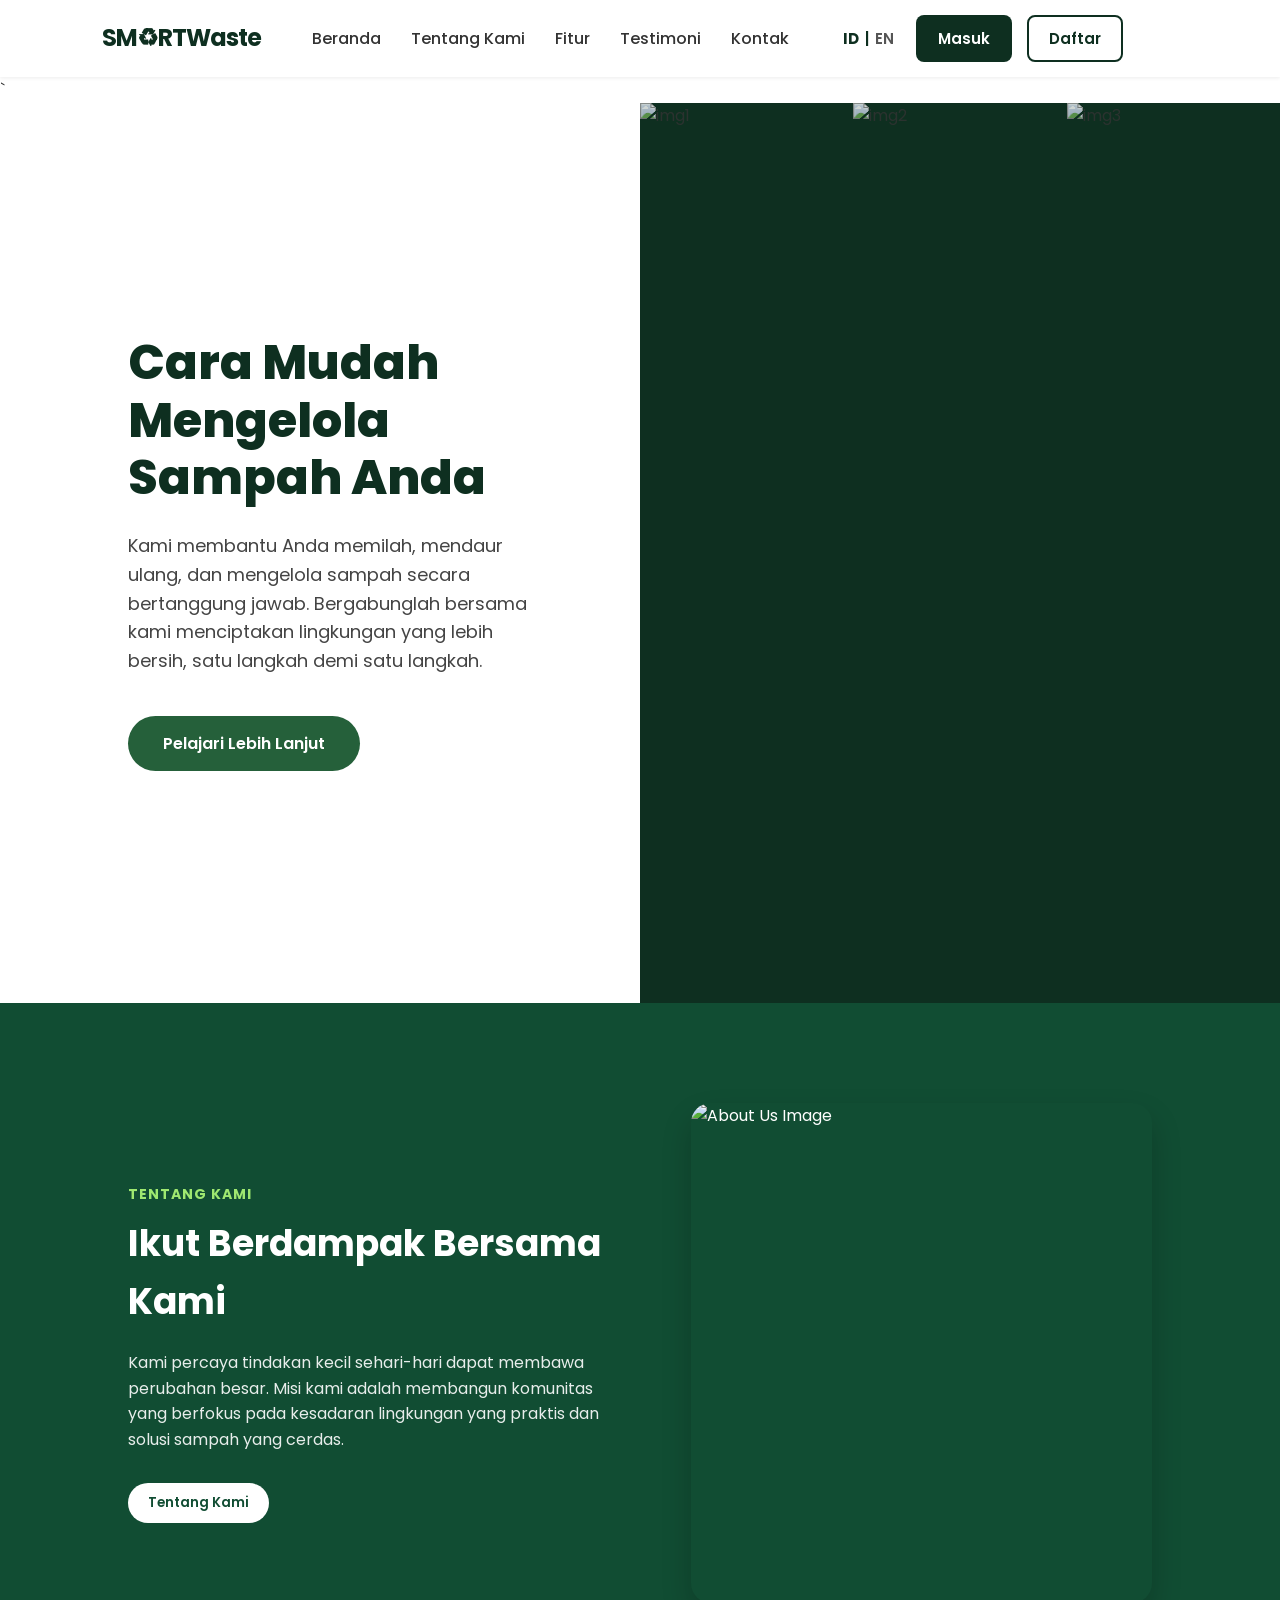
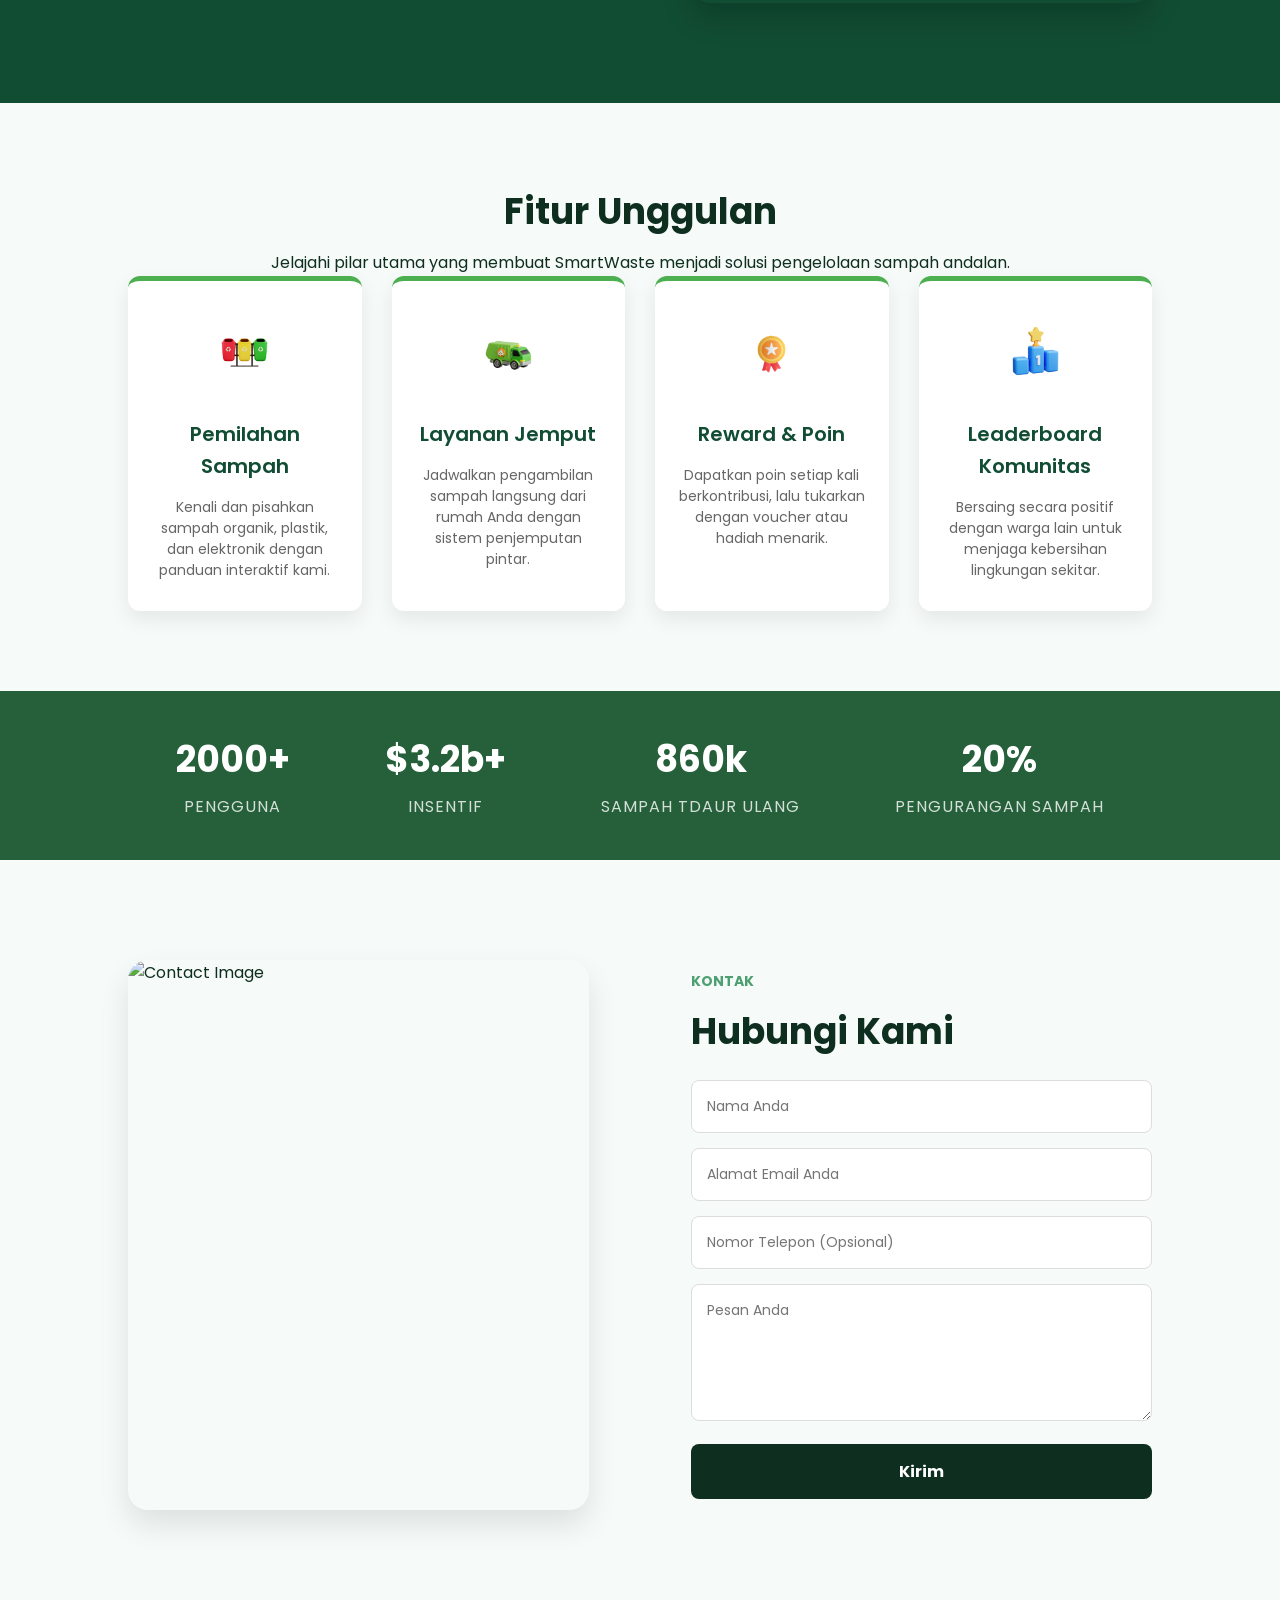
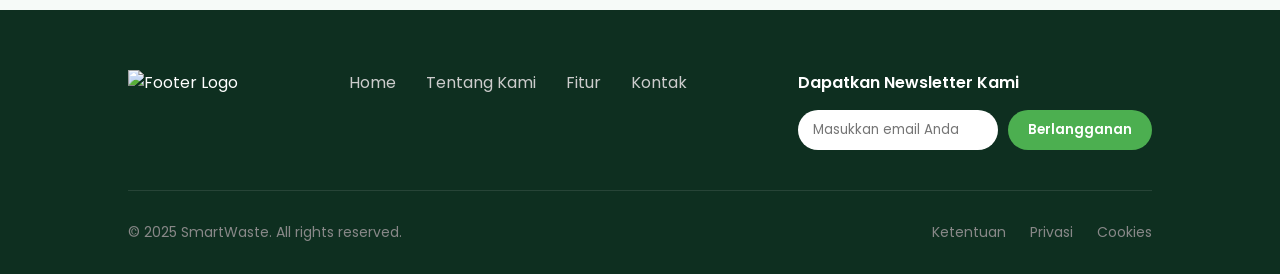
==== index.html @ f6d12d77 "Merge pull request #1 from Teguh-Hardiansyah/main Add new feature" ====
<!DOCTYPE html>
<html lang="id">
<head>
    <meta charset="UTF-8" />
    <meta name="viewport" content="width=device-width, initial-scale=1.0" />
    <title>SmartWaste Management</title>
    <link rel="stylesheet" href="css/style.css">
</head>
<body>
    <header>
        <h1 class="logo">SM♻RT<span>Waste</span></h1>
        <nav>
            <a href="#home">Beranda</a>
            <a href="#about">Tentang Kami</a>
            
            <a href="#key-feature">Fitur</a>
            
            <a href="#testimonials">Testimoni</a>
            <a href="#contact">Kontak</a>
        </nav>

        <div class="nav-right">
            <div class="lang-switch">
                <a href="index.html" class="active">ID</a> | <a href="index-en.html">EN</a>
            </div>
            
            <button class="btn-cta" onclick="window.location.href='loginPage/login.html'">Masuk</button>
            <button class="btn-signup" onclick="window.location.href='signup.html'">Daftar</button>
        </div>  
    </header>
`
    <section class="hero" id="home">
        <div class="hero-left">
            <h1 data-lang-key="hero_title">Cara Mudah Mengelola Sampah Anda</h1>
            <p data-lang-key="hero_desc">Kami membantu Anda memilah, mendaur ulang, dan mengelola sampah secara bertanggung jawab. Bergabunglah bersama kami menciptakan lingkungan yang lebih bersih, satu langkah demi satu langkah.</p>
            <a href="#about"><button data-lang-key="hero_btn">Pelajari Lebih Lanjut</button></a>
        </div>
        <div class="hero-right">
            <img src="css/img/pexels-julia-m-cameron-6995367.jpg" alt="img1">
            <img src="css/img/pexels-markusspiske-2559749.jpg" alt="img2">
            <img src="css/img/pexels-shvetsa-5029859.jpg" alt="img3">
        </div>
    </section>

    <section class="about" id="about">
        <div class="about-text">
            <h4 data-lang-key="about_subtitle">TENTANG KAMI</h4>
            <h1 data-lang-key="about_title">Ikut Berdampak Bersama Kami</h1>
            <p data-lang-key="about_desc">Kami percaya tindakan kecil sehari-hari dapat membawa perubahan besar. Misi kami adalah membangun komunitas yang berfokus pada kesadaran lingkungan yang praktis dan solusi sampah yang cerdas.</p>
            <a href="#key-feature"><button data-lang-key="about_btn">Tentang Kami</button></a>
        </div>
        <img src="css/img/aboutUs.jpg" alt="About Us Image">
    </section>

    <section id="key-feature" class="key-feature">
        <div class="container">
            <h2>Fitur Unggulan</h2>
            <p>Jelajahi pilar utama yang membuat SmartWaste menjadi solusi pengelolaan sampah andalan.</p>

            <div class="key-grid">
                <div class="key-card">
                    <img src="css/img/13.png" alt="Pemilahan Sampah">
                    <h3>Pemilahan Sampah</h3>
                    <p>Kenali dan pisahkan sampah organik, plastik, dan elektronik dengan panduan interaktif kami.</p>
                </div>

                <div class="key-card">
                    <img src="css/img/14.png" alt="Layanan Jemput">
                    <h3>Layanan Jemput</h3>
                    <p>Jadwalkan pengambilan sampah langsung dari rumah Anda dengan sistem penjemputan pintar.</p>
                </div>

                <div class="key-card">
                    <img src="css/img/15.png" alt="Reward & Poin">
                    <h3>Reward & Poin</h3>
                    <p>Dapatkan poin setiap kali berkontribusi, lalu tukarkan dengan voucher atau hadiah menarik.</p>
                </div>

                <div class="key-card">
                    <img src="css/img/16.png" alt="Leaderboard Komunitas">
                    <h3>Leaderboard Komunitas</h3>
                    <p>Bersaing secara positif dengan warga lain untuk menjaga kebersihan lingkungan sekitar.</p>
                </div>
            </div>
        </div>
    </section>

    <div class="stats">
        <div><h2>2000+</h2><p data-lang-key="stats_users">Pengguna</p></div>
        <div><h2>$3.2b+</h2><p data-lang-key="stats_incentives">Insentif</p></div>
        <div><h2>860k</h2><p data-lang-key="stats_waste">Sampah Tdaur Ulang</p></div>
        <div><h2>20%</h2><p data-lang-key="stats_reduction">Pengurangan Sampah</p></div>
    </div>

    <section class="contact" id="contact">
        <img src="css/img/contact.jpg" alt="Contact Image">
        <div class="contact-form">
            <h4 data-lang-key="contact_subtitle">KONTAK</h4>
            <h1 data-lang-key="contact_title">Hubungi Kami</h1>
            <input type="text" data-lang-key="contact_ph_name" placeholder="Nama Anda">
            <input type="email" data-lang-key="contact_ph_email" placeholder="Alamat Email Anda">
            <input type="tel" data-lang-key="contact_ph_phone" placeholder="Nomor Telepon (Opsional)">
            <textarea rows="5" data-lang-key="contact_ph_message" placeholder="Pesan Anda"></textarea>
            <button data-lang-key="contact_btn">Kirim</button>
        </div>
    </section>

    <footer class="footer">
        <div class="footer-top">
            <div class="footer-logo">
                <p><img src="css/img/Frame 1984077274.png" alt="Footer Logo"></p>
            </div>
            <div class="footer-nav">
                <a href="#home" data-lang-key="footer_nav_home">Home</a>
                <a href="#about" data-lang-key="footer_nav_about">Tentang Kami</a>
                <a href="#key-feature" data-lang-key="footer_nav_feature">Fitur</a> <a href="#contact" data-lang-key="footer_nav_contact">Kontak</a>
            </div>
            <div class="footer-subscribe">
                <label data-lang-key="footer_label_subscribe">Dapatkan Newsletter Kami</label>
                <div class="subscribe-form">
                    <input type="email" data-lang-key="footer_ph_subscribe" placeholder="Masukkan email Anda">
                    <button data-lang-key="footer_btn_subscribe">Berlangganan</button>
                </div>
            </div>
        </div>

        <div class="footer-bottom">
            <p>© 2025 SmartWaste. All rights reserved.</p>
            <div class="footer-links">
                <a href="#" data-lang-key="footer_terms">Ketentuan</a>
                <a href="#" data-lang-key="footer_privacy">Privasi</a>
                <a href="#" data-lang-key="footer_cookies">Cookies</a>
            </div>
        </div>
    </footer>

    <script src="js/main.js" defer></script>
</body>
</html>
---- css/style.css ----
@import url('https://fonts.googleapis.com/css2?family=Poppins:wght@300;400;500;600;700;800&display=swap');

/* GLOBAL STYLES & RESET */
html, body {
    width: 100%;
    overflow-x: hidden;
    margin: 0;
    padding: 0;
}

img {
    max-width: 100%;
    height: auto;
}

* {
    box-sizing: border-box;
    margin: 0;
    padding: 0;
    font-family: "Poppins", sans-serif;
}

html {
    scroll-behavior: smooth;
}

body {
    /* Mengubah background body menjadi putih agar header terlihat bersih */
    background-color: #ffffff; 
    color: #333;
    line-height: 1.6;
}

a {
    text-decoration: none;
    color: inherit;
}

/* =================================================
  HEADER/NAVBAR STYLE (SESUAI GAMBAR TARGET)
=================================================
*/
header {
    background: #ffffff;
    color: #0e2f20;
    display: flex;
    justify-content: space-between;
    align-items: center;
    /* Menggunakan padding yang lebih lega */
    padding: 15px 8%; 
    box-shadow: 0 1px 4px rgba(0, 0, 0, 0.08); /* Shadow halus */
    position: sticky;
    top: 0;
    z-index: 1000;
}

/* Logo Styling */
.logo {
    font-size: 24px;
    font-weight: 700;
    color: #0E2F20; 
    letter-spacing: -1px;
}
.logo-icon {
    color: #4CAF50; /* Ikon daur ulang */
}
.logo-text {
    font-weight: 700;
}

/* Navigasi Link Tengah */
nav {
    display: flex;
    gap: 30px;
}

nav a {
    text-decoration: none;
    color: #333; /* Warna link lebih netral */
    font-weight: 500;
    transition: color 0.3s;
}

nav a:hover {
    color: #0E2F20; /* Hover ke warna logo */
}

/* CONTAINER KANAN (Bahasa dan Tombol) */
.nav-right {
    display: flex;
    align-items: center;
    gap: 15px; /* Jarak antara elemen kanan */
}

/* Style untuk Bahasa Switch (ID | EN) */
.lang-switch {
    font-weight: 600;
    font-size: 15px;
    margin-right: 5px; /* Jarak dari tombol Masuk */
}

.lang-switch a {
    color: #555;
    padding: 5px 2px;
}

.lang-switch .active {
    color: #0E2F20; /* Warna untuk bahasa aktif */
    font-weight: 700;
}

/* TOMBOL MASUK (Solid Hijau Tua) */
.btn-cta {
    background-color: #0E2F20;
    color: #fff;
    border: none;
    padding: 10px 20px;
    border-radius: 8px; 
    font-weight: 600;
    cursor: pointer;
    font-size: 15px;
    transition: background-color 0.3s;
    border: 2px solid transparent; /* Untuk konsistensi padding */
}

.btn-cta:hover {
    background-color: #184a30;
}

/* TOMBOL DAFTAR (Outline Hijau Tua) */
.btn-signup {
    /* Mengubah button menjadi outline */
    background-color: transparent;
    color: #0E2F20;
    border: 2px solid #0E2F20; 
    
    padding: 10px 20px;
    border-radius: 8px; 
    font-weight: 600;
    cursor: pointer;
    font-size: 15px;
    transition: all 0.3s;
}

.btn-signup:hover {
    /* Solid hover effect */
    background-color: #0E2F20;
    color: #fff;
}

/* =================================================
  CONTENT SECTION STYLES 
=================================================
*/

/* ===== HERO SECTION ===== */
.hero {
    display: flex;
    height: 100vh;
    padding: 0;
    overflow: hidden;
}

/* Sisi Kiri (Putih) */
.hero-left {
    width: 50%;
    background-color: #ffffff;
    display: flex;
    flex-direction: column;
    justify-content: center;
    padding: 0 5% 0 10%;
    color: #0e2f20; 
}

.hero-left h1 {
    font-size: 48px;
    color: #0e2f20;
    margin-bottom: 25px;
    font-weight: 800;
    line-height: 1.2;
}

.hero-left p {
    color: #444;
    margin-bottom: 40px;
    font-size: 18px;
    max-width: 90%;
}

.hero-left button {
    background-color: #25603a; /* Warna tombol yang lebih gelap dari logo */
    color: #fff;
    border: none;
    padding: 15px 35px;
    border-radius: 30px;
    font-weight: 600;
    cursor: pointer;
    font-size: 16px;
    width: fit-content;
    transition: background-color 0.3s;
}

.hero-left button:hover {
    background-color: #184a30;
}

/* Sisi Kanan (Hijau) */
.hero-right {
    width: 50%;
    background-color: #0e2f20; /* Hijau Tua */
    display: flex;
    padding: 0;
    gap: 0;
}

.hero-right img {
    width: 33.333%;
    height: 100%;
    object-fit: cover;
    border-radius: 0;
    opacity: 0.8;
    transition: all 0.5s ease;
    filter: grayscale(30%);
}

.hero-right img:hover {
    width: 50%;
    opacity: 1;
    filter: grayscale(0%);
    z-index: 2;
}
/* ===== AKHIR HERO SECTION ===== */


/* ===== ABOUT SECTION ===== */
.about {
    display: flex;
    align-items: center;
    justify-content: space-between;
    padding: 100px 10%;
    background-color: #114d33; /* Hijau yang cukup gelap */
    color: #fff;
}

.about-text {
    max-width: 48%;
}

.about-text h4 {
    color: #9fe870; /* Warna aksen yang cerah */
    font-size: 14px;
    letter-spacing: 1px;
    margin-bottom: 10px;
}

.about-text h1 {
    font-size: 36px;
    margin-bottom: 20px;
}

.about-text p {
    margin-bottom: 30px;
    font-size: 16px;
    opacity: 0.9;
}

.about-text button {
    background-color: #fff;
    color: #114d33;
    border: none;
    padding: 10px 20px;
    border-radius: 25px;
    font-weight: 600;
    cursor: pointer;
    transition: background-color 0.3s;
}
.about-text button:hover {
    background-color: #e0e0e0;
}

.about img {
    width: 45%;
    height: 500px;
    object-fit: cover;
    border-radius: 20px;
    box-shadow: 0 15px 30px rgba(0,0,0,0.2);
}

/* ===== KEY FEATURE SECTION (FITUR UNGGULAN BARU) ===== */
.key-feature {
    padding: 80px 10%; /* Padding atas dan bawah 80px */
    background-color: #f6faf8; /* Latar belakang sangat terang */
    color: #0e2f20; /* Warna teks utama gelap */
    text-align: center;
}

.key-feature .container {
    max-width: 1200px;
    margin: 0 auto;
}

.key-feature h2 {
    font-size: 36px;
    font-weight: 700;
    margin-bottom: 10px;
    color: #0e2f20;
}

.key-feature > p {
    font-size: 18px;
    color: #555;
    margin-bottom: 50px;
}

/* Pengaturan Grid untuk Card */
.key-grid {
    display: grid;
    /* 4 kolom untuk desktop, dengan ukuran yang sama */
    grid-template-columns: repeat(4, 1fr); 
    gap: 30px;
}

.key-card {
    background: #ffffff;
    border-radius: 12px;
    padding: 30px 20px;
    box-shadow: 0 8px 20px rgba(0, 0, 0, 0.08);
    transition: transform 0.3s ease, box-shadow 0.3s ease;
    text-align: center;
    border-top: 5px solid #4CAF50; /* Garis hijau di atas card */
}

.key-card:hover {
    /* Efek hover untuk memberi kesan interaktif */
    transform: translateY(-8px);
    box-shadow: 0 15px 30px rgba(0, 0, 0, 0.15);
}

.key-card img {
    width: 80px; /* Ukuran ikon/gambar fitur */
    height: 80px;
    margin-bottom: 20px;
    object-fit: contain; 
}

.key-card h3 {
    font-size: 20px;
    font-weight: 600;
    color: #114d33; /* Warna hijau gelap */
    margin-bottom: 15px;
}

.key-card p {
    font-size: 14px;
    color: #666;
    line-height: 1.5;
}
/* ===== AKHIR KEY FEATURE SECTION ===== */


/* ===== FEATURE SECTION (Section ini mungkin duplikat, tapi tetap dipertahankan) ===== */
.feature {
    display: flex;
    align-items: center;
    justify-content: space-between;
    padding: 100px 10%;
    background-color: #eaf5ec; /* Warna latar belakang sangat terang/putih kehijauan */
    color: #0e2f20;
}

.feature img {
    width: 45%;
    height: 600px;
    object-fit: cover;
    border-radius: 20px;
    box-shadow: 0 15px 30px rgba(0,0,0,0.1);
}

.feature-content {
    max-width: 48%;
}

.feature-content h4 {
    color: #4c9f70; /* Warna aksen sedang */
    font-size: 14px;
    margin-bottom: 8px;
}

.feature-content h1 {
    font-size: 32px;
    margin-bottom: 20px;
}

.feature-content ul {
    list-style: none;
}

.feature-content ul li {
    margin-bottom: 10px;
    padding-left: 25px;
    position: relative;
}

.feature-content ul li::before {
    content: "✔";
    position: absolute;
    left: 0;
    color: #4c9f70;
    font-weight: bold;
}

.feature-cards {
    display: grid;
    grid-template-columns: repeat(2, 1fr);
    gap: 20px;
    margin-top: 40px;
}

.card {
    background: #fff;
    color: #0e2f20;
    border-radius: 10px;
    padding: 20px;
    text-align: center;
    box-shadow: 0 5px 15px rgba(0,0,0,0.05);
}

.card h3 {
    margin-bottom: 10px;
    color: #114d33;
}

/* ===== STATS BAR ===== */
.stats {
    display: flex;
    justify-content: space-around;
    background-color: #25603a; /* Hijau gelap */
    padding: 40px 10%;
    color: #fff;
    text-align: center;
}

.stats div {
    display: flex;
    flex-direction: column;
}

.stats h2 {
    font-size: 36px;
    margin-bottom: 5px;
}

.stats p {
    font-size: 16px;
    opacity: 0.8;
    text-transform: uppercase;
    letter-spacing: 1px;
}

/* ===== CONTACT SECTION ===== */
.contact {
    display: flex;
    align-items: center;
    justify-content: space-between;
    padding: 100px 10%;
    background-color: #f6faf8;
    color: #0e2f20;
}

.contact img {
    width: 45%;
    height: 550px;
    object-fit: cover;
    border-radius: 20px;
    box-shadow: 0 15px 30px rgba(0,0,0,0.1);
}

.contact-form {
    width: 45%;
}

.contact-form h4 {
    color: #4c9f70;
    font-size: 14px;
    margin-bottom: 10px;
}

.contact-form h1 {
    margin-bottom: 20px;
    font-size: 36px;
}

.contact-form input,
.contact-form textarea {
    width: 100%;
    padding: 15px;
    margin-bottom: 15px;
    border: 1px solid #ddd;
    border-radius: 8px;
    font-size: 14px;
    background-color: #fff;
}

.contact-form button {
    width: 100%;
    padding: 15px;
    background-color: #0e2f20;
    color: #fff;
    border: none;
    border-radius: 8px;
    font-weight: 700;
    font-size: 16px;
    cursor: pointer;
    transition: background 0.3s;
}

.contact-form button:hover {
    background-color: #184a30;
}

/* ===== FOOTER ===== */
.footer {
    background-color: #0e2f20;
    color: #fff;
    padding: 60px 10% 30px;
}

.footer-top {
    display: flex;
    justify-content: space-between;
    align-items: flex-start;
    border-bottom: 1px solid rgba(255,255,255,0.1);
    padding-bottom: 40px;
    flex-wrap: wrap;
    gap: 30px;
}

.footer-logo img {
    height: 40px; 
}

.footer-nav {
    display: flex;
    gap: 30px;
}

.footer-nav a {
    color: #ccc;
    text-decoration: none;
    transition: color 0.3s;
}

.footer-nav a:hover {
    color: #4caf50;
}

.footer-subscribe {
    display: flex;
    flex-direction: column;
    align-items: flex-start;
}

.footer-subscribe label {
    margin-bottom: 15px;
    font-weight: 600;
}

.subscribe-form {
    display: flex;
    gap: 10px;
}

.subscribe-form input {
    padding: 10px 15px;
    border-radius: 50px;
    border: none;
    outline: none;
    width: 200px;
}

.subscribe-form button {
    background-color: #4caf50;
    color: #fff;
    border: none;
    padding: 10px 20px;
    border-radius: 50px;
    font-weight: 600;
    cursor: pointer;
    transition: background-color 0.3s;
}

.subscribe-form button:hover {
    background-color: #3d8b40;
}

.footer-bottom {
    display: flex;
    justify-content: space-between;
    align-items: center;
    margin-top: 30px;
    font-size: 14px;
    color: #888;
}

.footer-links a {
    color: #888;
    margin-left: 20px;
    text-decoration: none;
}

.footer-links a:hover {
    color: #fff;
}

/* =================================================
  RESPONSIVE STYLES 
=================================================
*/

/* Tablet & Laptop Kecil (max-width: 900px) */
@media (max-width: 900px) {
    /* --- Header --- */
    header {
        padding: 10px 5%;
        flex-wrap: wrap;
        gap: 15px;
        justify-content: space-between; 
    }

    .nav-right {
        order: 2; 
    }

    .logo {
        order: 1;
    }

    nav {
        order: 3;
        width: 100%;
        justify-content: center;
        gap: 15px 20px; 
        flex-wrap: wrap; 
        margin-top: 10px; 
    }

    nav a {
        font-size: 14px; 
    }
    
    /* --- Hero Section --- */
    .hero {
        flex-direction: column-reverse; 
        height: auto;
        min-height: 100dvh; 
    }

    .hero-left {
        width: 100%;
        padding: 40px 5% 60px; 
        text-align: center;
        align-items: center; 
    }

    .hero-left h1 {
        font-size: 32px; 
    }

    .hero-left p {
        font-size: 16px;
        margin-bottom: 30px;
        max-width: 100%;
    }

    .hero-right {
        width: 100%;
        height: 40vh; 
        min-height: 250px;
        padding: 10px;
        gap: 10px;
    }
    
    .hero-right img {
        width: 30%; 
        flex-grow: 1; 
        height: 100%;
        object-fit: cover;
        filter: grayscale(0%); 
        opacity: 1;
    }

    /* --- Key Feature Grid (Responsive) --- */
    .key-grid {
        grid-template-columns: repeat(2, 1fr);
    }
    .key-feature {
        padding: 60px 5%;
    }


    /* --- Section Lainnya --- */
    .about, .feature, .contact {
        flex-direction: column;
        padding: 60px 5%; 
    }

    .feature {
        flex-direction: column-reverse;
    }

    .about-text, .feature-content, .contact-form,
    .about img, .feature img, .contact img {
        max-width: 100%;
        width: 100%;
    }

    .about img, .feature img, .contact img {
        height: 250px; 
        margin: 20px 0;
    }

    .stats {
        flex-wrap: wrap;
        gap: 30px;
        padding: 40px 5%;
    }
    
    .stats div {
        min-width: 45%; 
    }

    .footer-top {
        flex-direction: column;
        gap: 40px;
    }
    
    .footer-subscribe {
        width: 100%;
    }
    
    .subscribe-form {
        width: 100%;
    }
    
    .subscribe-form input {
        width: 100%;
    }
}

/* Tablet Besar (max-width: 1200px) */
@media (max-width: 1200px) {
    /* Key Feature: Ubah menjadi 3 kolom */
    .key-grid {
        grid-template-columns: repeat(3, 1fr);
    }
}

/* Mobile Kecil (max-width: 600px) */
@media (max-width: 600px) {
    /* Key Feature: Ubah menjadi 1 kolom penuh */
    .key-grid {
        grid-template-columns: 1fr;
    }
    .key-card:hover {
        transform: none; /* Hilangkan efek translateY di mobile */
    }
}


/* Mobile Sangat Kecil (max-width: 480px) */
@media (max-width: 480px) {
    /* Menghapus navigasi pada layar sangat kecil */
    nav {
        display: none;
    }

    header {
        justify-content: space-between;
    }
    
    .hero-left h1 {
        font-size: 28px;
    }

    .stats div {
        min-width: 100%;
    }

    .feature-cards {
        grid-template-columns: 1fr;
    }

    .footer-nav {
        flex-direction: column;
        gap: 15px;
    }
    
    .footer-bottom {
        flex-direction: column-reverse;
        gap: 20px;
        text-align: center;
    }
    
    .footer-links {
        margin-left: 0;
    }
    
    .footer-links a {
        margin: 0 10px;
    }
}
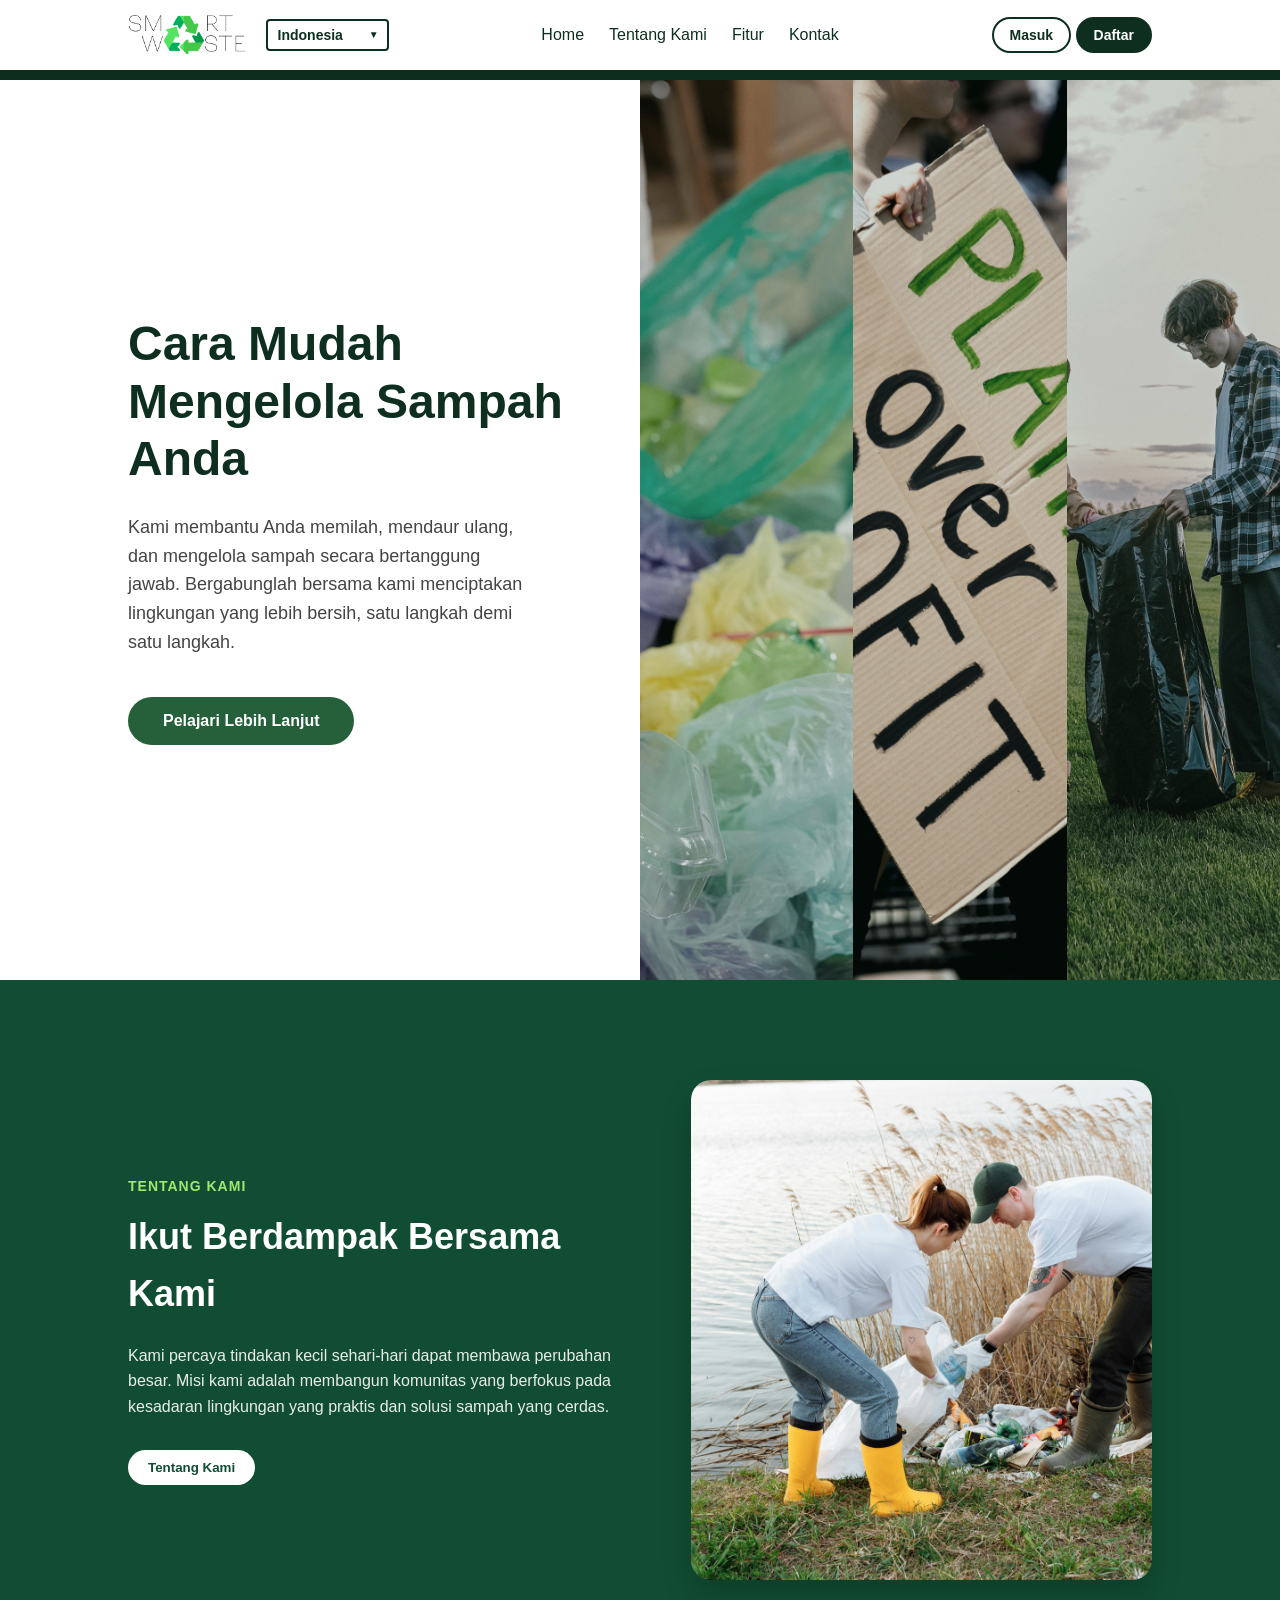
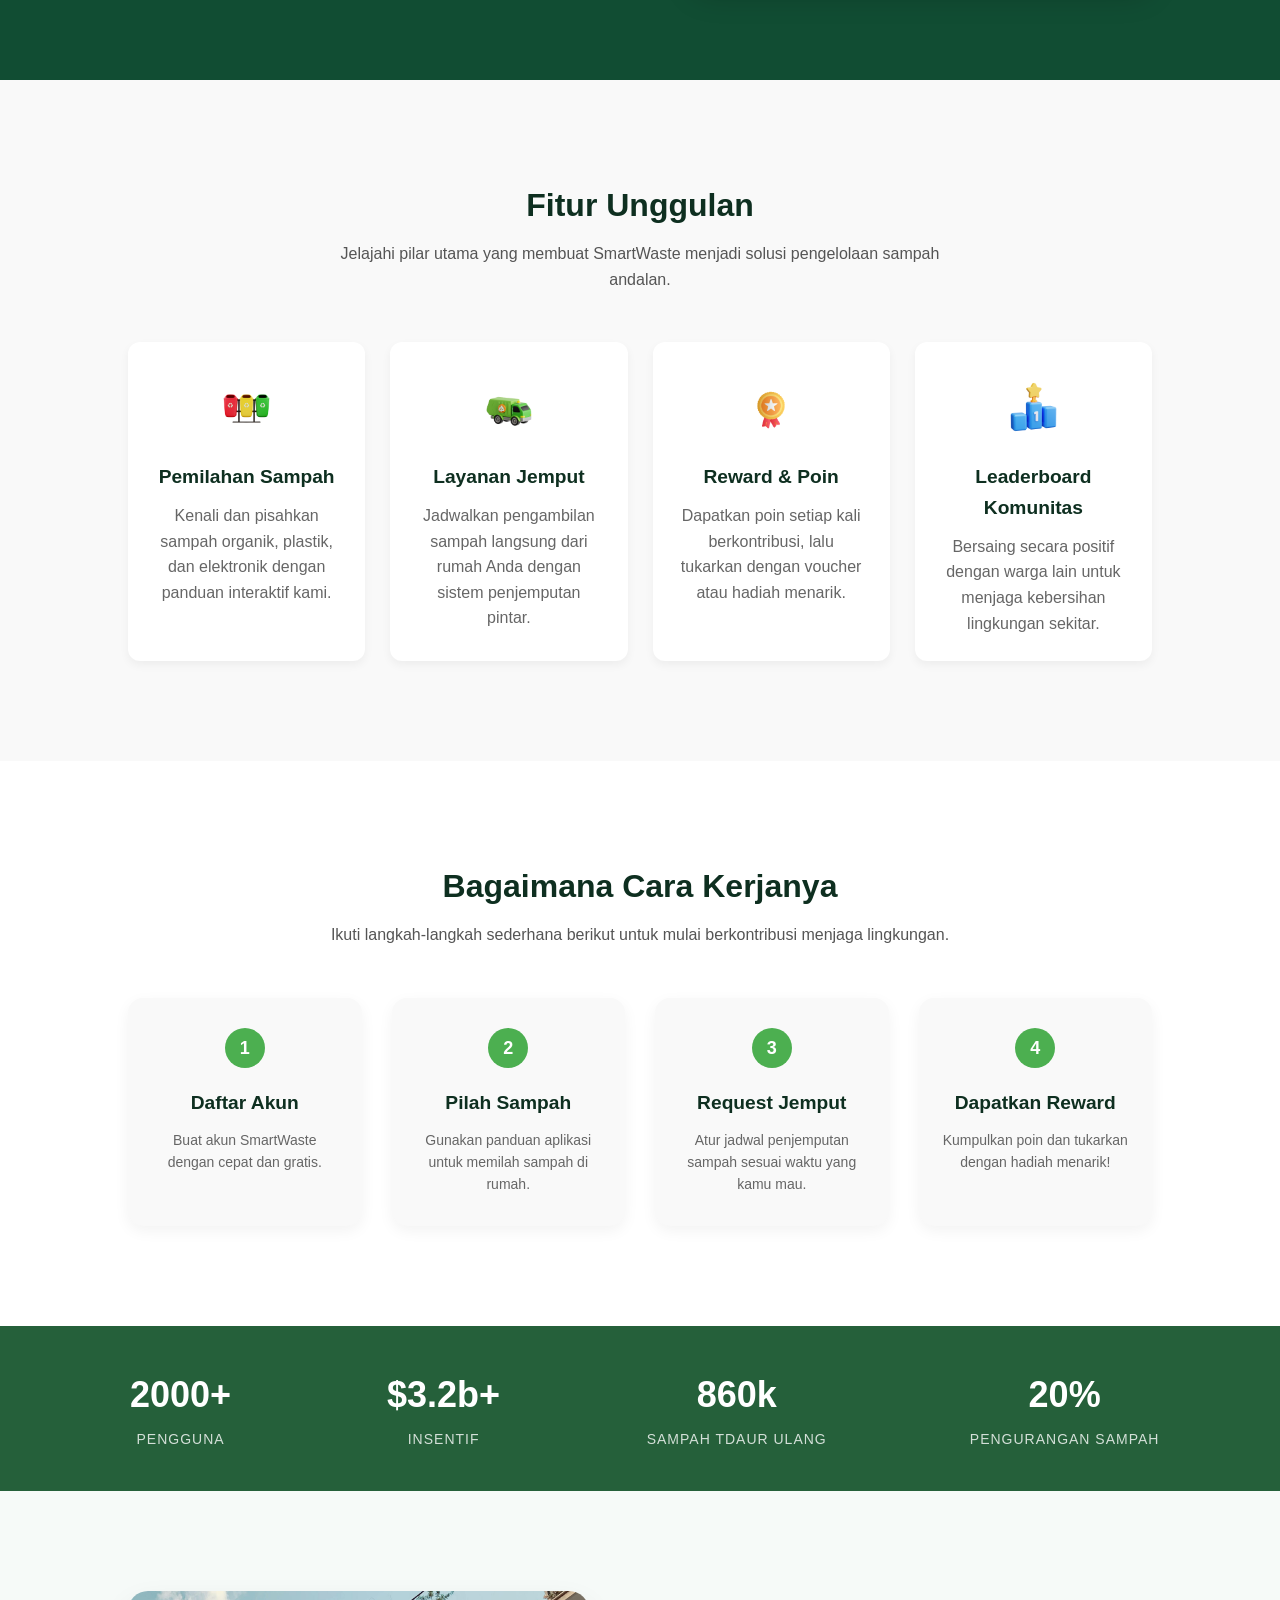
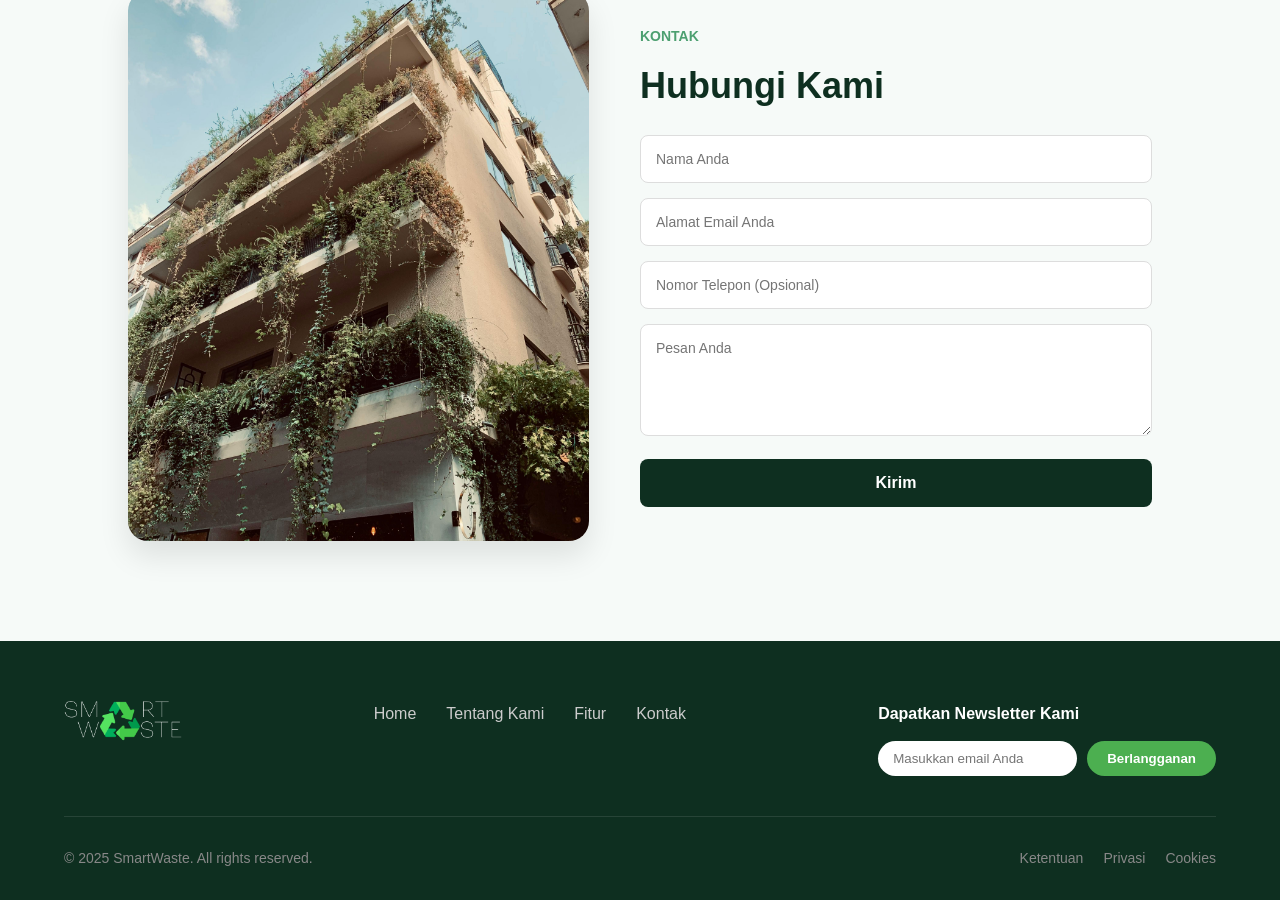
==== commit 21283ad0: "Add files via upload" ====
--- a/index.html
+++ b/index.html
@@ -1,139 +1,182 @@
 <!DOCTYPE html>
 <html lang="id">
 <head>
-    <meta charset="UTF-8" />
-    <meta name="viewport" content="width=device-width, initial-scale=1.0" />
-    <title>SmartWaste Management</title>
-    <link rel="stylesheet" href="css/style.css">
+  <meta charset="UTF-8" />
+  <meta name="viewport" content="width=device-width, initial-scale=1.0" />
+  <title>SmartWaste Management</title>
+  <link rel="stylesheet" href="css/style.css">
 </head>
 <body>
-    <header>
-        <h1 class="logo">SM♻RT<span>Waste</span></h1>
-        <nav>
-            <a href="#home">Beranda</a>
-            <a href="#about">Tentang Kami</a>
-            
-            <a href="#key-feature">Fitur</a>
-            
-            <a href="#testimonials">Testimoni</a>
-            <a href="#contact">Kontak</a>
-        </nav>
-
-        <div class="nav-right">
-            <div class="lang-switch">
-                <a href="index.html" class="active">ID</a> | <a href="index-en.html">EN</a>
-            </div>
-            
-            <button class="btn-cta" onclick="window.location.href='loginPage/login.html'">Masuk</button>
-            <button class="btn-signup" onclick="window.location.href='signup.html'">Daftar</button>
-        </div>  
-    </header>
-`
-    <section class="hero" id="home">
-        <div class="hero-left">
-            <h1 data-lang-key="hero_title">Cara Mudah Mengelola Sampah Anda</h1>
-            <p data-lang-key="hero_desc">Kami membantu Anda memilah, mendaur ulang, dan mengelola sampah secara bertanggung jawab. Bergabunglah bersama kami menciptakan lingkungan yang lebih bersih, satu langkah demi satu langkah.</p>
-            <a href="#about"><button data-lang-key="hero_btn">Pelajari Lebih Lanjut</button></a>
+    <header class="header">
+    <div class="header-left-group">
+        <div class="logo"><img src="css/img/Group 15.png" alt="SmartWaste Logo"></div>
+        
+        <div class="lang-switcher">
+            <select id="lang-select">
+                <option value="" disabled selected data-lang-key="select_lang">Pilih Bahasa</option>
+                <option value="id" data-lang-key="lang_id">Indonesia</option>
+                <option value="en" data-lang-key="lang_en">English</option>
+            </select>
         </div>
-        <div class="hero-right">
-            <img src="css/img/pexels-julia-m-cameron-6995367.jpg" alt="img1">
-            <img src="css/img/pexels-markusspiske-2559749.jpg" alt="img2">
-            <img src="css/img/pexels-shvetsa-5029859.jpg" alt="img3">
-        </div>
-    </section>
-
-    <section class="about" id="about">
-        <div class="about-text">
-            <h4 data-lang-key="about_subtitle">TENTANG KAMI</h4>
-            <h1 data-lang-key="about_title">Ikut Berdampak Bersama Kami</h1>
-            <p data-lang-key="about_desc">Kami percaya tindakan kecil sehari-hari dapat membawa perubahan besar. Misi kami adalah membangun komunitas yang berfokus pada kesadaran lingkungan yang praktis dan solusi sampah yang cerdas.</p>
-            <a href="#key-feature"><button data-lang-key="about_btn">Tentang Kami</button></a>
-        </div>
-        <img src="css/img/aboutUs.jpg" alt="About Us Image">
-    </section>
-
-    <section id="key-feature" class="key-feature">
-        <div class="container">
-            <h2>Fitur Unggulan</h2>
-            <p>Jelajahi pilar utama yang membuat SmartWaste menjadi solusi pengelolaan sampah andalan.</p>
-
-            <div class="key-grid">
-                <div class="key-card">
-                    <img src="css/img/13.png" alt="Pemilahan Sampah">
-                    <h3>Pemilahan Sampah</h3>
-                    <p>Kenali dan pisahkan sampah organik, plastik, dan elektronik dengan panduan interaktif kami.</p>
-                </div>
-
-                <div class="key-card">
-                    <img src="css/img/14.png" alt="Layanan Jemput">
-                    <h3>Layanan Jemput</h3>
-                    <p>Jadwalkan pengambilan sampah langsung dari rumah Anda dengan sistem penjemputan pintar.</p>
-                </div>
-
-                <div class="key-card">
-                    <img src="css/img/15.png" alt="Reward & Poin">
-                    <h3>Reward & Poin</h3>
-                    <p>Dapatkan poin setiap kali berkontribusi, lalu tukarkan dengan voucher atau hadiah menarik.</p>
-                </div>
-
-                <div class="key-card">
-                    <img src="css/img/16.png" alt="Leaderboard Komunitas">
-                    <h3>Leaderboard Komunitas</h3>
-                    <p>Bersaing secara positif dengan warga lain untuk menjaga kebersihan lingkungan sekitar.</p>
-                </div>
-            </div>
-        </div>
-    </section>
-
-    <div class="stats">
-        <div><h2>2000+</h2><p data-lang-key="stats_users">Pengguna</p></div>
-        <div><h2>$3.2b+</h2><p data-lang-key="stats_incentives">Insentif</p></div>
-        <div><h2>860k</h2><p data-lang-key="stats_waste">Sampah Tdaur Ulang</p></div>
-        <div><h2>20%</h2><p data-lang-key="stats_reduction">Pengurangan Sampah</p></div>
+    </div>
+    
+    <div class="burger-menu" id="burger-menu">
+        <span></span>
+        <span></span>
+        <span></span>
     </div>
 
-    <section class="contact" id="contact">
-        <img src="css/img/contact.jpg" alt="Contact Image">
-        <div class="contact-form">
-            <h4 data-lang-key="contact_subtitle">KONTAK</h4>
-            <h1 data-lang-key="contact_title">Hubungi Kami</h1>
-            <input type="text" data-lang-key="contact_ph_name" placeholder="Nama Anda">
-            <input type="email" data-lang-key="contact_ph_email" placeholder="Alamat Email Anda">
-            <input type="tel" data-lang-key="contact_ph_phone" placeholder="Nomor Telepon (Opsional)">
-            <textarea rows="5" data-lang-key="contact_ph_message" placeholder="Pesan Anda"></textarea>
-            <button data-lang-key="contact_btn">Kirim</button>
+    <nav id="nav-menu">
+      <a href="#home" data-lang-key="nav_home">Home</a>
+      <a href="#about" data-lang-key="nav_about">Tentang Kami</a>
+      <a href="#feature" data-lang-key="nav_feature">Fitur</a>
+      <a href="#contact" data-lang-key="nav_contact">Kontak</a>
+      <div class="mobile-auth-buttons mobile-only-btn">
+          <a href="loginPage/login.html"><button class="btn-signin" data-lang-key="signin_btn">Masuk</button></a>
+          <a href="signUpPage/signUp.html"><button class="btn-signup" data-lang-key="signup_btn">Daftar</button></a>
+      </div>
+    </nav>
+    
+    <div class="auth-buttons desktop-only-btn">
+        <a href="loginPage/login.html"><button class="btn-signin" data-lang-key="signin_btn">Masuk</button></a>
+        <a href="signUpPage/signUp.html"><button class="btn-signup" data-lang-key="signup_btn">Daftar</button></a>
+    </div>
+  </header>
+
+  <section class="hero" id="home">
+    <div class="hero-left">
+      <h1 data-lang-key="hero_title">Cara Mudah Mengelola Sampah Anda</h1>
+      <p data-lang-key="hero_desc">Kami membantu Anda memilah, mendaur ulang, dan mengelola sampah secara bertanggung jawab. Bergabunglah bersama kami menciptakan lingkungan yang lebih bersih, satu langkah demi satu langkah.</p>
+      <a href="#about"><button data-lang-key="hero_btn">Pelajari Lebih Lanjut</button></a>
+    </div>
+    <div class="hero-right">
+      <img src="css/img/pexels-julia-m-cameron-6995367.jpg" alt="img1">
+      <img src="css/img/pexels-markusspiske-2559749.jpg" alt="img2">
+      <img src="css/img/pexels-shvetsa-5029859.jpg" alt="img3">
+    </div>
+  </section>
+
+  <section class="about" id="about">
+    <div class="about-text">
+      <h4 data-lang-key="about_subtitle">TENTANG KAMI</h4>
+      <h1 data-lang-key="about_title">Ikut Berdampak Bersama Kami</h1>
+      <p data-lang-key="about_desc">Kami percaya tindakan kecil sehari-hari dapat membawa perubahan besar. Misi kami adalah membangun komunitas yang berfokus pada kesadaran lingkungan yang praktis dan solusi sampah yang cerdas.</p>
+      <a href="#key-feature"><button data-lang-key="about_btn">Tentang Kami</button></a>
+    </div>
+    <img src="css/img/aboutUs.jpg" alt="About Us Image">
+  </section>
+
+  <section id="key-feature" class="key-feature">
+  <div class="container">
+    <h2 data-lang-key="key_title">Fitur Unggulan</h2>
+    <p data-lang-key="key_desc">Jelajahi pilar utama yang membuat SmartWaste menjadi solusi pengelolaan sampah andalan.</p>
+
+    <div class="key-grid">
+      <div class="key-card">
+        <img src="css/img/13.png" alt="Pemilahan Sampah">
+        <h3 data-lang-key="key1_title">Pemilahan Sampah</h3>
+        <p data-lang-key="key1_desc">Kenali dan pisahkan sampah organik, plastik, dan elektronik dengan panduan interaktif kami.</p>
+      </div>
+
+      <div class="key-card">
+        <img src="css/img/14.png" alt="Layanan Jemput">
+        <h3 data-lang-key="key2_title">Layanan Jemput</h3>
+        <p data-lang-key="key2_desc">Jadwalkan pengambilan sampah langsung dari rumah Anda dengan sistem penjemputan pintar.</p>
+      </div>
+
+      <div class="key-card">
+        <img src="css/img/15.png" alt="Reward & Poin">
+        <h3 data-lang-key="key3_title">Reward & Poin</h3>
+        <p data-lang-key="key3_desc">Dapatkan poin setiap kali berkontribusi, lalu tukarkan dengan voucher atau hadiah menarik.</p>
+      </div>
+
+      <div class="key-card">
+        <img src="css/img/16.png" alt="Leaderboard Komunitas">
+        <h3 data-lang-key="key4_title">Leaderboard Komunitas</h3>
+        <p data-lang-key="key4_desc">Bersaing secara positif dengan warga lain untuk menjaga kebersihan lingkungan sekitar.</p>
+      </div>
+    </div>
+  </div>
+</section>
+
+  <!-- ==== HOW IT WORKS ==== -->
+<section class="how" id="how">
+  <h2 data-lang-key="how_title">Bagaimana Cara Kerjanya</h2>
+  <p data-lang-key="how_desc">Ikuti langkah-langkah sederhana berikut untuk mulai berkontribusi menjaga lingkungan.</p>
+  <div class="steps">
+    <div class="step">
+      <span>1</span>
+      <h4 data-lang-key="step1_title">Daftar Akun</h4>
+      <p data-lang-key="step1_desc">Buat akun SmartWaste dengan cepat dan gratis.</p>
+    </div>
+    <div class="step">
+      <span>2</span>
+      <h4 data-lang-key="step2_title">Pilah Sampah</h4>
+      <p data-lang-key="step2_desc">Gunakan panduan aplikasi untuk memilah sampah di rumah.</p>
+    </div>
+    <div class="step">
+      <span>3</span>
+      <h4 data-lang-key="step3_title">Request Jemput</h4>
+      <p data-lang-key="step3_desc">Atur jadwal penjemputan sampah sesuai waktu yang kamu mau.</p>
+    </div>
+    <div class="step">
+      <span>4</span>
+      <h4 data-lang-key="step4_title">Dapatkan Reward</h4>
+      <p data-lang-key="step4_desc">Kumpulkan poin dan tukarkan dengan hadiah menarik!</p>
+    </div>
+  </div>
+</section>
+
+  <div class="stats">
+    <div><h2>2000+</h2><p data-lang-key="stats_users">Pengguna</p></div>
+    <div><h2>$3.2b+</h2><p data-lang-key="stats_incentives">Insentif</p></div>
+    <div><h2>860k</h2><p data-lang-key="stats_waste">Sampah Tdaur Ulang</p></div>
+    <div><h2>20%</h2><p data-lang-key="stats_reduction">Pengurangan Sampah</p></div>
+  </div>
+
+  <section class="contact" id="contact">
+    <img src="css/img/contact.jpg" alt="Contact Image">
+    <div class="contact-form">
+      <h4 data-lang-key="contact_subtitle">KONTAK</h4>
+      <h1 data-lang-key="contact_title">Hubungi Kami</h1>
+      <input type="text" data-lang-key="contact_ph_name" placeholder="Nama Anda">
+      <input type="email" data-lang-key="contact_ph_email" placeholder="Alamat Email Anda">
+      <input type="tel" data-lang-key="contact_ph_phone" placeholder="Nomor Telepon (Opsional)">
+      <textarea rows="5" data-lang-key="contact_ph_message" placeholder="Pesan Anda"></textarea>
+      <button data-lang-key="contact_btn">Kirim</button>
+    </div>
+  </section>
+
+  <footer class="footer">
+    <div class="footer-top">
+      <div class="footer-logo">
+        <p><img src="css/img/Frame 1984077274.png" alt="Footer Logo"></p>
+      </div>
+      <div class="footer-nav">
+        <a href="#home" data-lang-key="footer_nav_home">Home</a>
+        <a href="#about" data-lang-key="footer_nav_about">Tentang Kami</a>
+        <a href="#feature" data-lang-key="footer_nav_feature">Fitur</a>
+        <a href="#contact" data-lang-key="footer_nav_contact">Kontak</a>
+      </div>
+      <div class="footer-subscribe">
+        <label data-lang-key="footer_label_subscribe">Dapatkan Newsletter Kami</label>
+        <div class="subscribe-form">
+          <input type="email" data-lang-key="footer_ph_subscribe" placeholder="Masukkan email Anda">
+          <button data-lang-key="footer_btn_subscribe">Berlangganan</button>
         </div>
-    </section>
+      </div>
+    </div>
 
-    <footer class="footer">
-        <div class="footer-top">
-            <div class="footer-logo">
-                <p><img src="css/img/Frame 1984077274.png" alt="Footer Logo"></p>
-            </div>
-            <div class="footer-nav">
-                <a href="#home" data-lang-key="footer_nav_home">Home</a>
-                <a href="#about" data-lang-key="footer_nav_about">Tentang Kami</a>
-                <a href="#key-feature" data-lang-key="footer_nav_feature">Fitur</a> <a href="#contact" data-lang-key="footer_nav_contact">Kontak</a>
-            </div>
-            <div class="footer-subscribe">
-                <label data-lang-key="footer_label_subscribe">Dapatkan Newsletter Kami</label>
-                <div class="subscribe-form">
-                    <input type="email" data-lang-key="footer_ph_subscribe" placeholder="Masukkan email Anda">
-                    <button data-lang-key="footer_btn_subscribe">Berlangganan</button>
-                </div>
-            </div>
-        </div>
+    <div class="footer-bottom">
+      <p>© 2025 SmartWaste. All rights reserved.</p>
+      <div class="footer-links">
+        <a href="#" data-lang-key="footer_terms">Ketentuan</a>
+        <a href="#" data-lang-key="footer_privacy">Privasi</a>
+        <a href="#" data-lang-key="footer_cookies">Cookies</a>
+      </div>
+    </div>
+  </footer>
 
-        <div class="footer-bottom">
-            <p>© 2025 SmartWaste. All rights reserved.</p>
-            <div class="footer-links">
-                <a href="#" data-lang-key="footer_terms">Ketentuan</a>
-                <a href="#" data-lang-key="footer_privacy">Privasi</a>
-                <a href="#" data-lang-key="footer_cookies">Cookies</a>
-            </div>
-        </div>
-    </footer>
-
-    <script src="js/main.js" defer></script>
+  <script src="js/main.js" defer></script>
 </body>
 </html>
--- a/css/style.css
+++ b/css/style.css
@@ -1,811 +1,879 @@
-@import url('https://fonts.googleapis.com/css2?family=Poppins:wght@300;400;500;600;700;800&display=swap');
-
-/* GLOBAL STYLES & RESET */
+:root {
+  --green-primary: #0e2f20;
+  --green-secondary: #114d33;
+  --green-accent: #4caf50;
+  --light: #f9f9f9;
+  --white: #ffffff;
+  --text-dark: #333333;
+  --text-grey: #555555;
+}
+
+/* --- RESET PAKEM START --- */
 html, body {
+  width: 100%;
+  max-width: 100%;
+  overflow-x: hidden; /* Kunci mati scroll horizontal */
+  margin: 0;
+  padding: 0;
+  position: relative; /* Membantu kestabilan layout */
+}
+
+* {
+  box-sizing: border-box; /* Wajib agar padding tidak bocor keluar */
+  margin: 0;
+  padding: 0;
+  font-family: "Poppins", sans-serif;
+  /* Mencegah teks panjang merusak layout di HP kecil */
+  overflow-wrap: break-word;
+  word-wrap: break-word;
+}
+
+img {
+  max-width: 100%;
+  height: auto;
+  display: block; /* Menghapus gap aneh di bawah gambar */
+}
+/* --- RESET PAKEM END --- */
+
+html {
+  scroll-behavior: smooth;
+}
+
+body {
+  background-color: var(--green-primary);
+  color: var(--white);
+  line-height: 1.6;
+  padding-top: 80px; /* TAMBAHKAN INI (sesuaikan nilainya jika kurang pas) */
+}
+
+/* ===== NAVBAR ===== */
+/* ===== NAVBAR (FIXED MODE) ===== */
+header {
+  background: var(--white);
+  color: var(--green-primary);
+  display: flex;
+  justify-content: space-between;
+  align-items: center;
+  padding: 15px 5%; 
+  box-shadow: 0 2px 8px rgba(0, 0, 0, 0.1);
+  
+  /* --- PERUBAHAN UTAMA DI SINI --- */
+  position: fixed; /* Ubah dari sticky ke fixed */
+  top: 0;
+  left: 0;
+  width: 100%; /* Wajib agar tidak menyusut */
+  z-index: 1000;
+  /* ------------------------------- */
+}
+
+@media (min-width: 901px) {
+    header {
+        padding: 15px 10%;
+    }
+}
+
+.header-left-group {
+  display: flex;
+  align-items: center;
+  gap: 20px;
+  flex-shrink: 1; /* Izinkan menyusut jika layar sangat sempit */
+}
+
+.logo {
+  display: flex;
+  align-items: center;
+}
+
+.logo img {
+  height: 40px;
+  width: auto; /* Pastikan aspek rasio terjaga */
+}
+
+/* Burger Menu */
+.burger-menu {
+    display: none;
+    flex-direction: column;
+    justify-content: space-between;
+    width: 30px;
+    height: 21px;
+    cursor: pointer;
+    z-index: 1002;
+    -webkit-tap-highlight-color: transparent; /* Hapus highlight biru di mobile saat tap */
+}
+
+.burger-menu span {
+    display: block;
+    height: 3px;
     width: 100%;
-    overflow-x: hidden;
-    margin: 0;
-    padding: 0;
-}
-
-img {
-    max-width: 100%;
-    height: auto;
-}
-
-* {
-    box-sizing: border-box;
-    margin: 0;
-    padding: 0;
-    font-family: "Poppins", sans-serif;
-}
-
-html {
-    scroll-behavior: smooth;
-}
-
-body {
-    /* Mengubah background body menjadi putih agar header terlihat bersih */
-    background-color: #ffffff; 
-    color: #333;
-    line-height: 1.6;
-}
-
-a {
-    text-decoration: none;
-    color: inherit;
-}
-
-/* =================================================
-  HEADER/NAVBAR STYLE (SESUAI GAMBAR TARGET)
-=================================================
-*/
-header {
-    background: #ffffff;
-    color: #0e2f20;
+    background-color: var(--green-primary);
+    border-radius: 3px;
+    transition: all 0.3s ease;
+}
+
+.burger-menu.active span:nth-child(1) {
+    transform: translateY(9px) rotate(45deg);
+}
+
+.burger-menu.active span:nth-child(2) {
+    opacity: 0;
+}
+
+.burger-menu.active span:nth-child(3) {
+    transform: translateY(-9px) rotate(-45deg);
+}
+
+nav {
+  display: flex;
+  gap: 25px;
+  align-items: center;
+}
+
+nav a {
+  text-decoration: none;
+  color: var(--green-primary);
+  font-weight: 500;
+  white-space: nowrap; /* Mencegah teks menu turun baris di desktop */
+}
+
+nav a:hover {
+  color: var(--green-accent);
+}
+
+/* Dropdown Bahasa */
+.lang-switcher {
+  position: relative;
+}
+
+.lang-switcher select {
+  -webkit-appearance: none;
+  -moz-appearance: none;
+  appearance: none;
+  background-color: transparent;
+  border: 2px solid var(--green-primary);
+  color: var(--green-primary);
+  padding: 6px 25px 6px 10px; /* Padding kanan dikurangi sedikit */
+  border-radius: 4px;
+  cursor: pointer;
+  font-weight: 700;
+  font-size: 14px;
+  transition: all 0.3s ease;
+  outline: none;
+  max-width: 130px; /* Batasi lebar agar tidak merusak header di HP kecil */
+}
+
+.lang-switcher select:hover {
+  background-color: #f0f0f0;
+}
+
+.lang-switcher::after {
+  content: '▼';
+  font-size: 10px;
+  color: var(--green-primary);
+  position: absolute;
+  right: 10px;
+  top: 50%;
+  transform: translateY(-50%);
+  pointer-events: none;
+}
+
+/* --- TOMBOL AUTH --- */
+.auth-buttons {
     display: flex;
-    justify-content: space-between;
-    align-items: center;
-    /* Menggunakan padding yang lebih lega */
-    padding: 15px 8%; 
-    box-shadow: 0 1px 4px rgba(0, 0, 0, 0.08); /* Shadow halus */
-    position: sticky;
-    top: 0;
-    z-index: 1000;
-}
-
-/* Logo Styling */
-.logo {
-    font-size: 24px;
-    font-weight: 700;
-    color: #0E2F20; 
-    letter-spacing: -1px;
-}
-.logo-icon {
-    color: #4CAF50; /* Ikon daur ulang */
-}
-.logo-text {
-    font-weight: 700;
-}
-
-/* Navigasi Link Tengah */
-nav {
-    display: flex;
-    gap: 30px;
-}
-
-nav a {
-    text-decoration: none;
-    color: #333; /* Warna link lebih netral */
-    font-weight: 500;
-    transition: color 0.3s;
-}
-
-nav a:hover {
-    color: #0E2F20; /* Hover ke warna logo */
-}
-
-/* CONTAINER KANAN (Bahasa dan Tombol) */
-.nav-right {
-    display: flex;
-    align-items: center;
-    gap: 15px; /* Jarak antara elemen kanan */
-}
-
-/* Style untuk Bahasa Switch (ID | EN) */
-.lang-switch {
-    font-weight: 600;
-    font-size: 15px;
-    margin-right: 5px; /* Jarak dari tombol Masuk */
-}
-
-.lang-switch a {
-    color: #555;
-    padding: 5px 2px;
-}
-
-.lang-switch .active {
-    color: #0E2F20; /* Warna untuk bahasa aktif */
-    font-weight: 700;
-}
-
-/* TOMBOL MASUK (Solid Hijau Tua) */
-.btn-cta {
-    background-color: #0E2F20;
-    color: #fff;
-    border: none;
-    padding: 10px 20px;
-    border-radius: 8px; 
-    font-weight: 600;
-    cursor: pointer;
-    font-size: 15px;
-    transition: background-color 0.3s;
-    border: 2px solid transparent; /* Untuk konsistensi padding */
-}
-
-.btn-cta:hover {
-    background-color: #184a30;
-}
-
-/* TOMBOL DAFTAR (Outline Hijau Tua) */
+    gap: 10px;
+}
+
+.btn-signin, .btn-signup {
+  padding: 8px 16px;
+  border-radius: 20px;
+  cursor: pointer;
+  font-weight: 600;
+  transition: all 0.3s ease;
+  white-space: nowrap; /* Mencegah teks tombol turun baris */
+  font-size: 14px; /* Ukuran font sedikit lebih aman */
+}
+
+.btn-signin {
+  background-color: transparent;
+  color: var(--green-primary);
+  border: 2px solid var(--green-primary);
+}
+
+.btn-signin:hover {
+  background-color: var(--green-primary);
+  color: var(--white);
+}
+
 .btn-signup {
-    /* Mengubah button menjadi outline */
-    background-color: transparent;
-    color: #0E2F20;
-    border: 2px solid #0E2F20; 
-    
-    padding: 10px 20px;
-    border-radius: 8px; 
-    font-weight: 600;
-    cursor: pointer;
-    font-size: 15px;
-    transition: all 0.3s;
+  background-color: var(--green-primary);
+  color: var(--white);
+  border: 2px solid var(--green-primary);
 }
 
 .btn-signup:hover {
-    /* Solid hover effect */
-    background-color: #0E2F20;
-    color: #fff;
-}
-
-/* =================================================
-  CONTENT SECTION STYLES 
-=================================================
-*/
+  background-color: #184a30;
+  border-color: #184a30;
+}
+
+.mobile-only-btn { display: none !important; } /* Paksa hide di desktop */
+.desktop-only-btn { display: block; }
+
+/* ===== SECTION COMMON STYLES ===== */
+/* Menggunakan padding standar untuk desktop, akan di-override di media query */
+section {
+    padding: 100px 10%;
+    width: 100%;
+}
 
 /* ===== HERO SECTION ===== */
 .hero {
-    display: flex;
-    height: 100vh;
-    padding: 0;
-    overflow: hidden;
-}
-
-/* Sisi Kiri (Putih) */
+  display: flex;
+  min-height: 100vh; /* Gunakan min-height agar fleksibel */
+  height: auto;      /* Biarkan auto agar tidak terpotong kontennya */
+  padding: 0;        /* Hero override padding section umum */
+  overflow: hidden;
+}
+
 .hero-left {
-    width: 50%;
-    background-color: #ffffff;
-    display: flex;
-    flex-direction: column;
-    justify-content: center;
-    padding: 0 5% 0 10%;
-    color: #0e2f20; 
+  width: 50%;
+  background-color: var(--white);
+  display: flex;
+  flex-direction: column;
+  justify-content: center;
+  padding: 80px 5% 80px 10%; /* Padding desktop */
+  color: var(--green-primary);
 }
 
 .hero-left h1 {
-    font-size: 48px;
-    color: #0e2f20;
-    margin-bottom: 25px;
-    font-weight: 800;
-    line-height: 1.2;
+  font-size: clamp(32px, 5vw, 48px); /* Font responsif: minimal 32, max 48 */
+  color: var(--green-primary);
+  margin-bottom: 25px;
+  font-weight: 800;
+  line-height: 1.2;
 }
 
 .hero-left p {
-    color: #444;
-    margin-bottom: 40px;
-    font-size: 18px;
-    max-width: 90%;
+  color: #444;
+  margin-bottom: 40px;
+  font-size: 18px;
+  max-width: 90%;
 }
 
 .hero-left button {
-    background-color: #25603a; /* Warna tombol yang lebih gelap dari logo */
-    color: #fff;
-    border: none;
-    padding: 15px 35px;
-    border-radius: 30px;
-    font-weight: 600;
-    cursor: pointer;
-    font-size: 16px;
-    width: fit-content;
-    transition: background-color 0.3s;
+  background-color: #25603a;
+  color: var(--white);
+  border: none;
+  padding: 15px 35px;
+  border-radius: 30px;
+  font-weight: 600;
+  cursor: pointer;
+  font-size: 16px;
+  width: fit-content;
 }
 
 .hero-left button:hover {
-    background-color: #184a30;
-}
-
-/* Sisi Kanan (Hijau) */
+  background-color: #184a30;
+}
+
 .hero-right {
-    width: 50%;
-    background-color: #0e2f20; /* Hijau Tua */
-    display: flex;
-    padding: 0;
-    gap: 0;
+  width: 50%;
+  background-color: var(--green-primary);
+  display: flex;
+  padding: 0;
 }
 
 .hero-right img {
-    width: 33.333%;
-    height: 100%;
-    object-fit: cover;
-    border-radius: 0;
-    opacity: 0.8;
-    transition: all 0.5s ease;
-    filter: grayscale(30%);
+  width: 33.333%;
+  height: 100%;
+  object-fit: cover;
+  opacity: 0.8;
+  transition: all 0.5s ease;
+  filter: grayscale(30%);
 }
 
 .hero-right img:hover {
-    width: 50%;
-    opacity: 1;
-    filter: grayscale(0%);
-    z-index: 2;
-}
-/* ===== AKHIR HERO SECTION ===== */
-
+  width: 50%;
+  opacity: 1;
+  filter: grayscale(0%);
+  z-index: 2;
+}
 
 /* ===== ABOUT SECTION ===== */
 .about {
-    display: flex;
-    align-items: center;
-    justify-content: space-between;
-    padding: 100px 10%;
-    background-color: #114d33; /* Hijau yang cukup gelap */
-    color: #fff;
+  display: flex;
+  align-items: center;
+  justify-content: space-between;
+  background-color: var(--green-secondary);
+  gap: 5%; /* Jarak antar elemen */
 }
 
 .about-text {
-    max-width: 48%;
+  flex: 1; /* Gunakan flex 1 agar mengisi ruang tersisa */
 }
 
 .about-text h4 {
-    color: #9fe870; /* Warna aksen yang cerah */
-    font-size: 14px;
-    letter-spacing: 1px;
-    margin-bottom: 10px;
+  color: #9fe870;
+  font-size: 14px;
+  letter-spacing: 1px;
+  margin-bottom: 10px;
 }
 
 .about-text h1 {
-    font-size: 36px;
-    margin-bottom: 20px;
+  font-size: clamp(28px, 4vw, 36px);
+  margin-bottom: 20px;
 }
 
 .about-text p {
-    margin-bottom: 30px;
-    font-size: 16px;
-    opacity: 0.9;
+  margin-bottom: 30px;
+  font-size: 16px;
+  opacity: 0.9;
 }
 
 .about-text button {
-    background-color: #fff;
-    color: #114d33;
-    border: none;
-    padding: 10px 20px;
-    border-radius: 25px;
-    font-weight: 600;
-    cursor: pointer;
-    transition: background-color 0.3s;
-}
-.about-text button:hover {
-    background-color: #e0e0e0;
+  background-color: var(--white);
+  color: var(--green-secondary);
+  border: none;
+  padding: 10px 20px;
+  border-radius: 25px;
+  font-weight: 600;
+  cursor: pointer;
 }
 
 .about img {
-    width: 45%;
-    height: 500px;
-    object-fit: cover;
-    border-radius: 20px;
-    box-shadow: 0 15px 30px rgba(0,0,0,0.2);
-}
-
-/* ===== KEY FEATURE SECTION (FITUR UNGGULAN BARU) ===== */
+  width: 45%;
+  max-width: 500px; /* Batasi lebar maksimal gambar */
+  height: 500px;
+  object-fit: cover;
+  border-radius: 20px;
+  box-shadow: 0 15px 30px rgba(0,0,0,0.2);
+}
+
+/* ===== FEATURE SECTION ===== */
+.feature {
+  display: flex;
+  align-items: center;
+  justify-content: space-between;
+  background-color: #eaf5ec;
+  color: var(--green-primary);
+  gap: 5%;
+}
+
+.feature img {
+  width: 45%;
+  max-width: 500px;
+  height: 600px;
+  object-fit: cover;
+  border-radius: 20px;
+  box-shadow: 0 15px 30px rgba(0,0,0,0.1);
+}
+
+.feature-content {
+  flex: 1;
+}
+
+.feature-content h4 {
+  color: #4c9f70;
+  font-size: 14px;
+  margin-bottom: 8px;
+}
+
+.feature-content h1 {
+  font-size: clamp(26px, 4vw, 32px);
+  margin-bottom: 20px;
+}
+
+.feature-content ul {
+  list-style: none;
+}
+
+.feature-content ul li {
+  margin-bottom: 10px;
+  padding-left: 25px;
+  position: relative;
+}
+
+.feature-content ul li::before {
+  content: "✔";
+  position: absolute;
+  left: 0;
+  color: #4c9f70;
+  font-weight: bold;
+}
+
+.feature-cards {
+  display: grid;
+  grid-template-columns: repeat(2, 1fr);
+  gap: 20px;
+  margin-top: 40px;
+}
+
+.card {
+  background: var(--white);
+  color: var(--green-primary);
+  border-radius: 10px;
+  padding: 20px;
+  text-align: center;
+  box-shadow: 0 5px 15px rgba(0,0,0,0.05);
+  height: 100%; /* Agar kartu sama tinggi */
+}
+
+.card h3 {
+  margin-bottom: 10px;
+  color: var(--green-secondary);
+  font-size: 1.1rem;
+}
+
+/* ===== KEY FEATURES SECTION ===== */
 .key-feature {
-    padding: 80px 10%; /* Padding atas dan bawah 80px */
-    background-color: #f6faf8; /* Latar belakang sangat terang */
-    color: #0e2f20; /* Warna teks utama gelap */
-    text-align: center;
-}
-
-.key-feature .container {
-    max-width: 1200px;
-    margin: 0 auto;
+  background-color: var(--light);
+  text-align: center;
+  color: var(--text-dark);
 }
 
 .key-feature h2 {
-    font-size: 36px;
-    font-weight: 700;
-    margin-bottom: 10px;
-    color: #0e2f20;
-}
-
-.key-feature > p {
-    font-size: 18px;
-    color: #555;
-    margin-bottom: 50px;
-}
-
-/* Pengaturan Grid untuk Card */
+  color: var(--green-primary);
+  font-size: clamp(1.8rem, 4vw, 2rem);
+  margin-bottom: 10px;
+}
+
+.key-feature p {
+  color: var(--text-grey);
+  margin-bottom: 50px;
+  max-width: 600px;
+  margin-left: auto;
+  margin-right: auto;
+}
+
 .key-grid {
-    display: grid;
-    /* 4 kolom untuk desktop, dengan ukuran yang sama */
-    grid-template-columns: repeat(4, 1fr); 
-    gap: 30px;
+  display: grid;
+  /* Minmax 240px cukup aman, tapi di layar <300px mungkin perlu 1fr penuh */
+  grid-template-columns: repeat(auto-fit, minmax(220px, 1fr)); 
+  gap: 25px;
 }
 
 .key-card {
-    background: #ffffff;
-    border-radius: 12px;
-    padding: 30px 20px;
-    box-shadow: 0 8px 20px rgba(0, 0, 0, 0.08);
-    transition: transform 0.3s ease, box-shadow 0.3s ease;
-    text-align: center;
-    border-top: 5px solid #4CAF50; /* Garis hijau di atas card */
+  background-color: var(--white);
+  border-radius: 12px;
+  box-shadow: 0 4px 10px rgba(0, 0, 0, 0.05);
+  padding: 25px;
+  transition: transform 0.3s, box-shadow 0.3s;
+  text-align: center;
 }
 
 .key-card:hover {
-    /* Efek hover untuk memberi kesan interaktif */
-    transform: translateY(-8px);
-    box-shadow: 0 15px 30px rgba(0, 0, 0, 0.15);
+  transform: translateY(-6px);
+  box-shadow: 0 6px 12px rgba(0, 0, 0, 0.08);
 }
 
 .key-card img {
-    width: 80px; /* Ukuran ikon/gambar fitur */
-    height: 80px;
-    margin-bottom: 20px;
-    object-fit: contain; 
+  width: 80px;
+  height: 80px;
+  object-fit: contain;
+  margin-bottom: 15px;
+  max-width: 100%;
+  margin-left: auto; /* Kunci gambar ke tengah */
+  margin-right: auto; /* Kunci gambar ke tengah */
 }
 
 .key-card h3 {
-    font-size: 20px;
-    font-weight: 600;
-    color: #114d33; /* Warna hijau gelap */
-    margin-bottom: 15px;
+  color: var(--green-primary);
+  margin-bottom: 10px;
+  font-size: 1.2rem;
 }
 
 .key-card p {
-    font-size: 14px;
+    margin-bottom: 0;
     color: #666;
-    line-height: 1.5;
-}
-/* ===== AKHIR KEY FEATURE SECTION ===== */
-
-
-/* ===== FEATURE SECTION (Section ini mungkin duplikat, tapi tetap dipertahankan) ===== */
-.feature {
-    display: flex;
-    align-items: center;
-    justify-content: space-between;
-    padding: 100px 10%;
-    background-color: #eaf5ec; /* Warna latar belakang sangat terang/putih kehijauan */
-    color: #0e2f20;
-}
-
-.feature img {
-    width: 45%;
-    height: 600px;
-    object-fit: cover;
-    border-radius: 20px;
-    box-shadow: 0 15px 30px rgba(0,0,0,0.1);
-}
-
-.feature-content {
-    max-width: 48%;
-}
-
-.feature-content h4 {
-    color: #4c9f70; /* Warna aksen sedang */
-    font-size: 14px;
-    margin-bottom: 8px;
-}
-
-.feature-content h1 {
-    font-size: 32px;
-    margin-bottom: 20px;
-}
-
-.feature-content ul {
-    list-style: none;
-}
-
-.feature-content ul li {
-    margin-bottom: 10px;
-    padding-left: 25px;
-    position: relative;
-}
-
-.feature-content ul li::before {
-    content: "✔";
-    position: absolute;
-    left: 0;
-    color: #4c9f70;
-    font-weight: bold;
-}
-
-.feature-cards {
-    display: grid;
-    grid-template-columns: repeat(2, 1fr);
-    gap: 20px;
-    margin-top: 40px;
-}
-
-.card {
-    background: #fff;
-    color: #0e2f20;
-    border-radius: 10px;
-    padding: 20px;
-    text-align: center;
-    box-shadow: 0 5px 15px rgba(0,0,0,0.05);
-}
-
-.card h3 {
-    margin-bottom: 10px;
-    color: #114d33;
+}
+
+/* ===== HOW IT WORKS SECTION ===== */
+.how {
+  background-color: var(--white);
+  text-align: center;
+  color: var(--text-dark);
+}
+
+.how h2 {
+  color: var(--green-primary);
+  font-size: clamp(1.8rem, 4vw, 2rem);
+  margin-bottom: 10px;
+}
+
+.how p {
+  color: var(--text-grey);
+  margin-bottom: 50px;
+}
+
+.steps {
+  display: flex;
+  justify-content: space-between;
+  gap: 30px;
+  flex-wrap: wrap;
+}
+
+.step {
+  flex: 1;
+  min-width: 200px; /* Jika layar sempit, akan wrap ke bawah */
+  background: var(--light);
+  padding: 30px 20px;
+  border-radius: 15px;
+  text-align: center;
+  position: relative;
+  box-shadow: 0 5px 15px rgba(0,0,0,0.05);
+}
+
+.step span {
+  display: inline-block;
+  width: 40px;
+  height: 40px;
+  line-height: 40px;
+  background-color: var(--green-accent);
+  color: var(--white);
+  font-weight: bold;
+  border-radius: 50%;
+  margin-bottom: 20px;
+  font-size: 18px;
+}
+
+.step h4 {
+  color: var(--green-primary);
+  margin-bottom: 10px;
+  font-size: 1.2rem;
+}
+
+.step p {
+  color: #666;
+  font-size: 14px;
+  margin-bottom: 0;
 }
 
 /* ===== STATS BAR ===== */
 .stats {
-    display: flex;
-    justify-content: space-around;
-    background-color: #25603a; /* Hijau gelap */
-    padding: 40px 10%;
-    color: #fff;
-    text-align: center;
+  display: flex;
+  justify-content: space-around;
+  background-color: #25603a;
+  padding: 40px 5%; /* Padding kiri kanan sedikit dikurangi agar aman */
+  color: var(--white);
+  text-align: center;
+  flex-wrap: wrap;
+  gap: 30px;
 }
 
 .stats div {
-    display: flex;
-    flex-direction: column;
+  display: flex;
+  flex-direction: column;
+  min-width: 120px; /* Pastikan stat item punya lebar minimal */
 }
 
 .stats h2 {
-    font-size: 36px;
-    margin-bottom: 5px;
+  font-size: clamp(28px, 4vw, 36px);
+  margin-bottom: 5px;
 }
 
 .stats p {
-    font-size: 16px;
-    opacity: 0.8;
-    text-transform: uppercase;
-    letter-spacing: 1px;
+  font-size: 14px;
+  opacity: 0.8;
+  text-transform: uppercase;
+  letter-spacing: 1px;
 }
 
 /* ===== CONTACT SECTION ===== */
 .contact {
-    display: flex;
-    align-items: center;
-    justify-content: space-between;
-    padding: 100px 10%;
-    background-color: #f6faf8;
-    color: #0e2f20;
+  display: flex;
+  align-items: center;
+  justify-content: space-between;
+  background-color: #f6faf8;
+  color: var(--green-primary);
+  gap: 5%;
 }
 
 .contact img {
-    width: 45%;
-    height: 550px;
-    object-fit: cover;
-    border-radius: 20px;
-    box-shadow: 0 15px 30px rgba(0,0,0,0.1);
+  width: 45%;
+  max-width: 500px;
+  height: 550px;
+  object-fit: cover;
+  border-radius: 20px;
+  box-shadow: 0 15px 30px rgba(0,0,0,0.1);
 }
 
 .contact-form {
-    width: 45%;
+  flex: 1;
 }
 
 .contact-form h4 {
-    color: #4c9f70;
-    font-size: 14px;
-    margin-bottom: 10px;
+  color: #4c9f70;
+  font-size: 14px;
+  margin-bottom: 10px;
 }
 
 .contact-form h1 {
-    margin-bottom: 20px;
-    font-size: 36px;
+  margin-bottom: 20px;
+  font-size: clamp(28px, 4vw, 36px);
 }
 
 .contact-form input,
 .contact-form textarea {
-    width: 100%;
-    padding: 15px;
-    margin-bottom: 15px;
-    border: 1px solid #ddd;
-    border-radius: 8px;
-    font-size: 14px;
-    background-color: #fff;
+  width: 100%;
+  padding: 15px;
+  margin-bottom: 15px;
+  border: 1px solid #ddd;
+  border-radius: 8px;
+  font-size: 14px;
+  background-color: var(--white);
+  /* Mencegah input keluar dari container di beberapa browser mobile */
+  max-width: 100%; 
 }
 
 .contact-form button {
-    width: 100%;
-    padding: 15px;
-    background-color: #0e2f20;
-    color: #fff;
-    border: none;
-    border-radius: 8px;
-    font-weight: 700;
-    font-size: 16px;
-    cursor: pointer;
-    transition: background 0.3s;
+  width: 100%;
+  padding: 15px;
+  background-color: var(--green-primary);
+  color: var(--white);
+  border: none;
+  border-radius: 8px;
+  font-weight: 700;
+  font-size: 16px;
+  cursor: pointer;
+  transition: background 0.3s;
 }
 
 .contact-form button:hover {
-    background-color: #184a30;
+  background-color: #184a30;
 }
 
 /* ===== FOOTER ===== */
 .footer {
-    background-color: #0e2f20;
-    color: #fff;
-    padding: 60px 10% 30px;
+  background-color: var(--green-primary);
+  color: var(--white);
+  padding: 60px 5% 30px; /* Gunakan 5% agar lebih aman di berbagai layar */
 }
 
 .footer-top {
+  display: flex;
+  justify-content: space-between;
+  align-items: flex-start;
+  border-bottom: 1px solid rgba(255,255,255,0.1);
+  padding-bottom: 40px;
+  flex-wrap: wrap;
+  gap: 40px;
+}
+
+.footer-logo img {
+  height: 40px;
+}
+
+.footer-nav {
+  display: flex;
+  gap: 30px;
+  flex-wrap: wrap; /* Agar menu bisa turun jika layar sempit */
+}
+
+.footer-nav a {
+  color: #ccc;
+  text-decoration: none;
+  transition: color 0.3s;
+}
+
+.footer-nav a:hover {
+  color: var(--green-accent);
+}
+
+.footer-subscribe {
+  display: flex;
+  flex-direction: column;
+  align-items: flex-start;
+  min-width: 250px; /* Pastikan form subscribe punya lebar yang cukup */
+}
+
+.footer-subscribe label {
+  margin-bottom: 15px;
+  font-weight: 600;
+}
+
+.subscribe-form {
+  display: flex;
+  gap: 10px;
+  width: 100%; /* Agar form mengisi container */
+}
+
+.subscribe-form input {
+  padding: 10px 15px;
+  border-radius: 50px;
+  border: none;
+  outline: none;
+  flex: 1; /* Input mengisi ruang tersisa */
+  min-width: 0; /* Mencegah flex item overflow */
+}
+
+.subscribe-form button {
+  background-color: var(--green-accent);
+  color: var(--white);
+  border: none;
+  padding: 10px 20px;
+  border-radius: 50px;
+  font-weight: 600;
+  cursor: pointer;
+  white-space: nowrap; /* Tombol tidak turun baris */
+}
+
+.subscribe-form button:hover {
+  background-color: #3d8b40;
+}
+
+.footer-bottom {
+  display: flex;
+  justify-content: space-between;
+  align-items: center;
+  margin-top: 30px;
+  font-size: 14px;
+  color: #888;
+  flex-wrap: wrap; /* Bungkus jika terlalu sempit */
+  gap: 20px;
+}
+
+.footer-links {
     display: flex;
-    justify-content: space-between;
-    align-items: flex-start;
-    border-bottom: 1px solid rgba(255,255,255,0.1);
-    padding-bottom: 40px;
     flex-wrap: wrap;
-    gap: 30px;
-}
-
-.footer-logo img {
-    height: 40px; 
-}
-
-.footer-nav {
-    display: flex;
-    gap: 30px;
-}
-
-.footer-nav a {
-    color: #ccc;
-    text-decoration: none;
-    transition: color 0.3s;
-}
-
-.footer-nav a:hover {
-    color: #4caf50;
-}
-
-.footer-subscribe {
-    display: flex;
-    flex-direction: column;
-    align-items: flex-start;
-}
-
-.footer-subscribe label {
-    margin-bottom: 15px;
-    font-weight: 600;
-}
-
-.subscribe-form {
-    display: flex;
-    gap: 10px;
-}
-
-.subscribe-form input {
-    padding: 10px 15px;
-    border-radius: 50px;
-    border: none;
-    outline: none;
-    width: 200px;
-}
-
-.subscribe-form button {
-    background-color: #4caf50;
-    color: #fff;
-    border: none;
-    padding: 10px 20px;
-    border-radius: 50px;
-    font-weight: 600;
-    cursor: pointer;
-    transition: background-color 0.3s;
-}
-
-.subscribe-form button:hover {
-    background-color: #3d8b40;
-}
-
-.footer-bottom {
-    display: flex;
-    justify-content: space-between;
-    align-items: center;
-    margin-top: 30px;
-    font-size: 14px;
-    color: #888;
+    gap: 20px;
 }
 
 .footer-links a {
-    color: #888;
-    margin-left: 20px;
-    text-decoration: none;
+  color: #888;
+  text-decoration: none;
 }
 
 .footer-links a:hover {
-    color: #fff;
-}
-
-/* =================================================
-  RESPONSIVE STYLES 
-=================================================
-*/
+  color: var(--white);
+}
+
+/* =========================================
+   ===== RESPONSIVE (PAKEM MODE) =====
+   ========================================= */
 
 /* Tablet & Laptop Kecil (max-width: 900px) */
 @media (max-width: 900px) {
-    /* --- Header --- */
-    header {
-        padding: 10px 5%;
-        flex-wrap: wrap;
-        gap: 15px;
-        justify-content: space-between; 
-    }
-
-    .nav-right {
-        order: 2; 
-    }
-
-    .logo {
-        order: 1;
-    }
-
-    nav {
-        order: 3;
-        width: 100%;
-        justify-content: center;
-        gap: 15px 20px; 
-        flex-wrap: wrap; 
-        margin-top: 10px; 
-    }
-
-    nav a {
-        font-size: 14px; 
-    }
-    
-    /* --- Hero Section --- */
-    .hero {
-        flex-direction: column-reverse; 
-        height: auto;
-        min-height: 100dvh; 
-    }
-
-    .hero-left {
-        width: 100%;
-        padding: 40px 5% 60px; 
-        text-align: center;
-        align-items: center; 
-    }
-
-    .hero-left h1 {
-        font-size: 32px; 
-    }
-
-    .hero-left p {
-        font-size: 16px;
-        margin-bottom: 30px;
-        max-width: 100%;
-    }
-
-    .hero-right {
-        width: 100%;
-        height: 40vh; 
-        min-height: 250px;
-        padding: 10px;
-        gap: 10px;
-    }
-    
-    .hero-right img {
-        width: 30%; 
-        flex-grow: 1; 
-        height: 100%;
-        object-fit: cover;
-        filter: grayscale(0%); 
-        opacity: 1;
-    }
-
-    /* --- Key Feature Grid (Responsive) --- */
-    .key-grid {
-        grid-template-columns: repeat(2, 1fr);
-    }
-    .key-feature {
-        padding: 60px 5%;
-    }
-
-
-    /* --- Section Lainnya --- */
-    .about, .feature, .contact {
-        flex-direction: column;
-        padding: 60px 5%; 
-    }
-
-    .feature {
-        flex-direction: column-reverse;
-    }
-
-    .about-text, .feature-content, .contact-form,
-    .about img, .feature img, .contact img {
-        max-width: 100%;
-        width: 100%;
-    }
-
-    .about img, .feature img, .contact img {
-        height: 250px; 
-        margin: 20px 0;
-    }
-
-    .stats {
-        flex-wrap: wrap;
-        gap: 30px;
-        padding: 40px 5%;
-    }
-    
-    .stats div {
-        min-width: 45%; 
-    }
-
-    .footer-top {
-        flex-direction: column;
-        gap: 40px;
-    }
-    
-    .footer-subscribe {
-        width: 100%;
-    }
-    
-    .subscribe-form {
-        width: 100%;
-    }
-    
-    .subscribe-form input {
-        width: 100%;
-    }
-}
-
-/* Tablet Besar (max-width: 1200px) */
-@media (max-width: 1200px) {
-    /* Key Feature: Ubah menjadi 3 kolom */
-    .key-grid {
-        grid-template-columns: repeat(3, 1fr);
-    }
-}
-
-/* Mobile Kecil (max-width: 600px) */
-@media (max-width: 600px) {
-    /* Key Feature: Ubah menjadi 1 kolom penuh */
-    .key-grid {
-        grid-template-columns: 1fr;
-    }
-    .key-card:hover {
-        transform: none; /* Hilangkan efek translateY di mobile */
-    }
-}
-
-
-/* Mobile Sangat Kecil (max-width: 480px) */
+  /* Reset padding umum untuk mobile agar tidak terlalu lebar */
+  section {
+      padding: 60px 5%;
+  }
+
+  .burger-menu { display: flex; }
+
+  nav {
+      position: fixed;
+      top: 60px; /* Disesuaikan dengan tinggi header rata-rata */
+      right: -105%; /* Geser lebih jauh sedikit agar bayangan tidak bocor */
+      width: 100%;
+      max-width: 300px; /* Batasi lebar menu di layar tablet besar */
+      height: calc(100vh - 60px);
+      background-color: var(--white);
+      flex-direction: column;
+      justify-content: flex-start;
+      align-items: center;
+      padding: 40px 20px;
+      gap: 25px;
+      transition: right 0.4s cubic-bezier(0.77, 0.2, 0.05, 1.0); /* Easing lebih halus */
+      box-shadow: -5px 0 15px rgba(0,0,0,0.1);
+      z-index: 999;
+      overflow-y: auto; /* Tambahkan scroll jika menu terlalu panjang (misal HP landscape) */
+  }
+
+  /* Di mobile murni, menu full width */
+  @media (max-width: 600px) {
+      nav {
+          max-width: 100%; /* Full width di HP */
+          right: -100%;
+      }
+  }
+
+  nav.active { right: 0; }
+  nav a { font-size: 18px; color: var(--text-dark); } /* Warna teks menu mobile lebih gelap agar kontras */
+
+  /* Container tombol auth di mobile */
+  .mobile-auth-buttons {
+      display: flex;
+      flex-direction: column;
+      gap: 15px;
+      width: 100%;
+      margin-top: 20px;
+  }
+  
+  .mobile-auth-buttons a { width: 100%; }
+  .mobile-auth-buttons button {
+      width: 100%;
+      padding: 12px;
+      font-size: 16px;
+      /* Pastikan tombol terlihat jelas di menu putih */
+  }
+
+  .mobile-only-btn { display: flex !important; }
+  .desktop-only-btn { display: none; }
+
+  /* Hero Adjustment */
+  .hero { flex-direction: column-reverse; min-height: auto; }
+  .hero-left {
+      width: 100%;
+      padding: 60px 5%; /* Padding mobile lebih kecil */
+      text-align: center;
+      align-items: center; /* Tengahkan konten flex */
+  }
+  .hero-left p { margin-left: auto; margin-right: auto; } /* Tengahkan paragraf */
+  
+  .hero-right { width: 100%; height: 300px; min-height: 250px; }
+  /* Pastikan gambar hero tidak membuat overflow */
+  .hero-right img { width: 33.333%; flex-shrink: 0; }
+
+  /* Section Layout Changes */
+  .about, .feature, .contact, .key-feature, .how {
+      flex-direction: column;
+      gap: 40px;
+  }
+  .feature { flex-direction: column-reverse; }
+
+  /* Elemen-elemen menjadi full width di mobile */
+  .about-text, .feature-content, .contact-form,
+  .about img, .feature img, .contact img {
+      width: 100%;
+      max-width: 100%;
+  }
+
+  /* Atur tinggi gambar di mobile agar proporsional */
+  .about img, .feature img, .contact img {
+      height: auto;
+      max-height: 350px; /* Batasi tinggi agar tidak terlalu mendominasi */
+      margin: 0; /* Reset margin */
+  }
+
+  /* Footer Adjustment */
+  .footer { padding: 40px 5% 20px; }
+  .footer-top { flex-direction: column; gap: 30px; }
+  .footer-subscribe { width: 100%; }
+}
+
+/* Mobile Kecil (max-width: 480px) - PAKEM BANGET */
 @media (max-width: 480px) {
-    /* Menghapus navigasi pada layar sangat kecil */
-    nav {
-        display: none;
-    }
-
-    header {
-        justify-content: space-between;
-    }
-    
-    .hero-left h1 {
-        font-size: 28px;
-    }
-
-    .stats div {
-        min-width: 100%;
-    }
-
-    .feature-cards {
-        grid-template-columns: 1fr;
-    }
-
-    .footer-nav {
-        flex-direction: column;
-        gap: 15px;
-    }
-    
-    .footer-bottom {
-        flex-direction: column-reverse;
-        gap: 20px;
-        text-align: center;
-    }
-    
-    .footer-links {
-        margin-left: 0;
-    }
-    
-    .footer-links a {
-        margin: 0 10px;
-    }
-}+  /* Kurangi lagi padding section untuk layar sangat sempit */
+  section { padding: 50px 20px; } /* Gunakan px fix agar konsisten */
+  header { padding: 15px 20px; }
+
+  .hero-left h1 { font-size: 28px; }
+  .hero-left p { font-size: 16px; }
+
+  /* Grid menjadi 1 kolom */
+  .feature-cards, .key-grid { grid-template-columns: 1fr; }
+  
+  /* Kartu fitur key mungkin perlu padding lebih kecil */
+  .key-card { padding: 20px 15px; }
+
+  .stats { padding: 40px 20px; gap: 25px; }
+  .stats div { min-width: 45%; /* 2 kolom di HP */ }
+
+  .steps { flex-direction: column; }
+  .step { width: 100%; min-width: 0; /* Reset min-width */ }
+
+  .footer-bottom {
+      flex-direction: column-reverse;
+      text-align: center;
+      gap: 20px;
+  }
+  .footer-links { justify-content: center; }
+}
